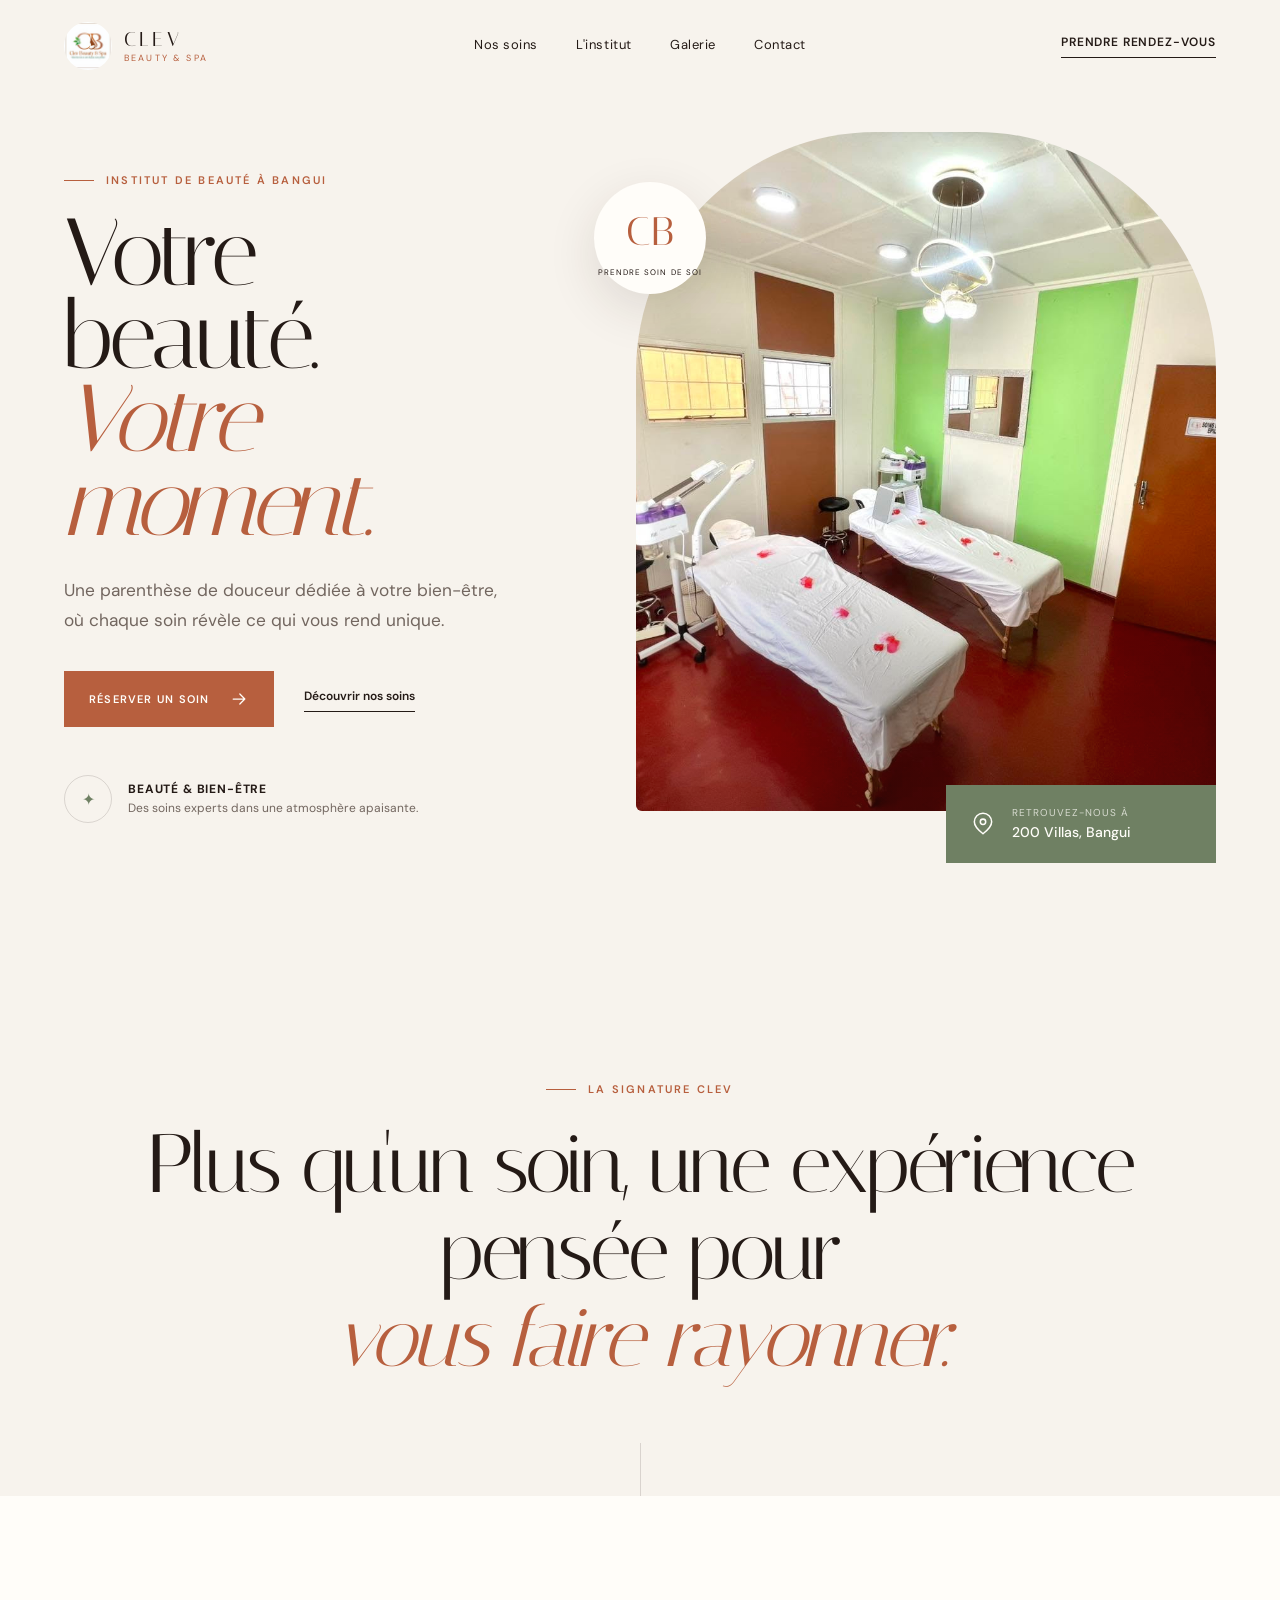
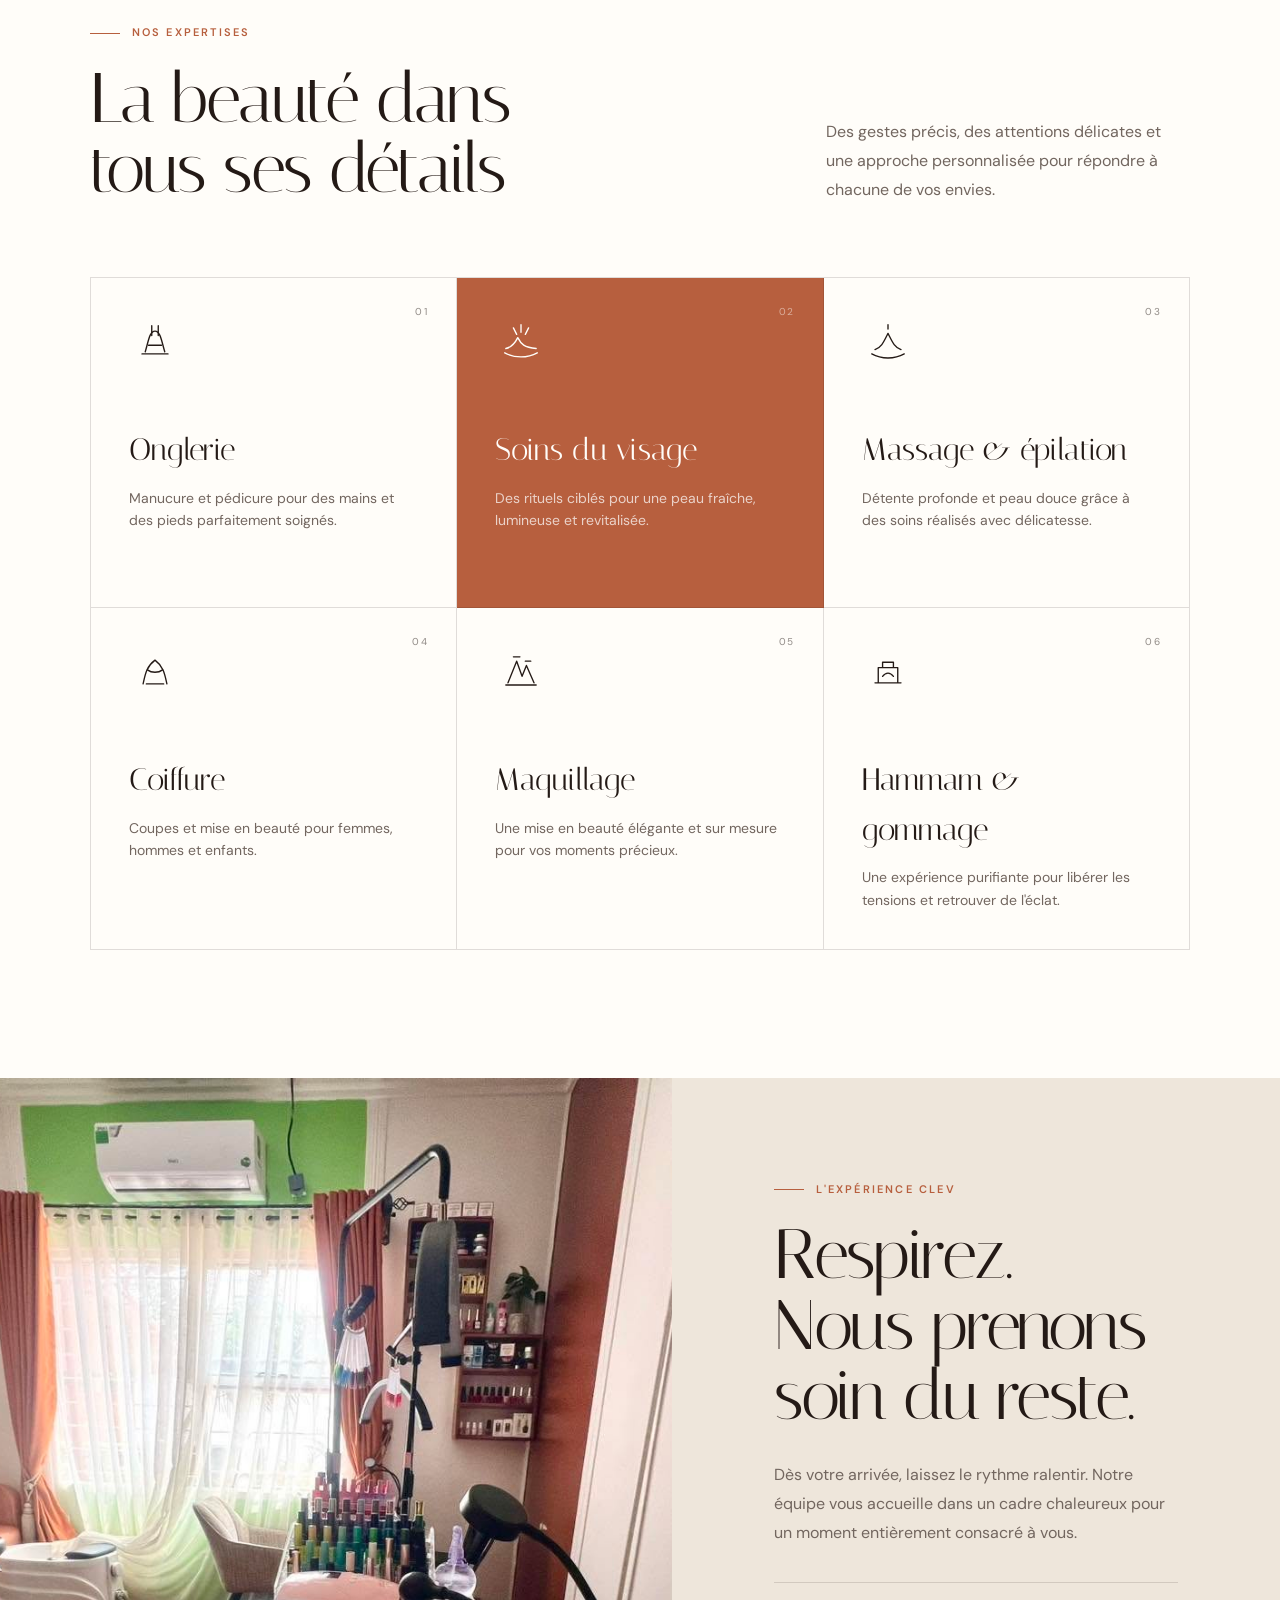
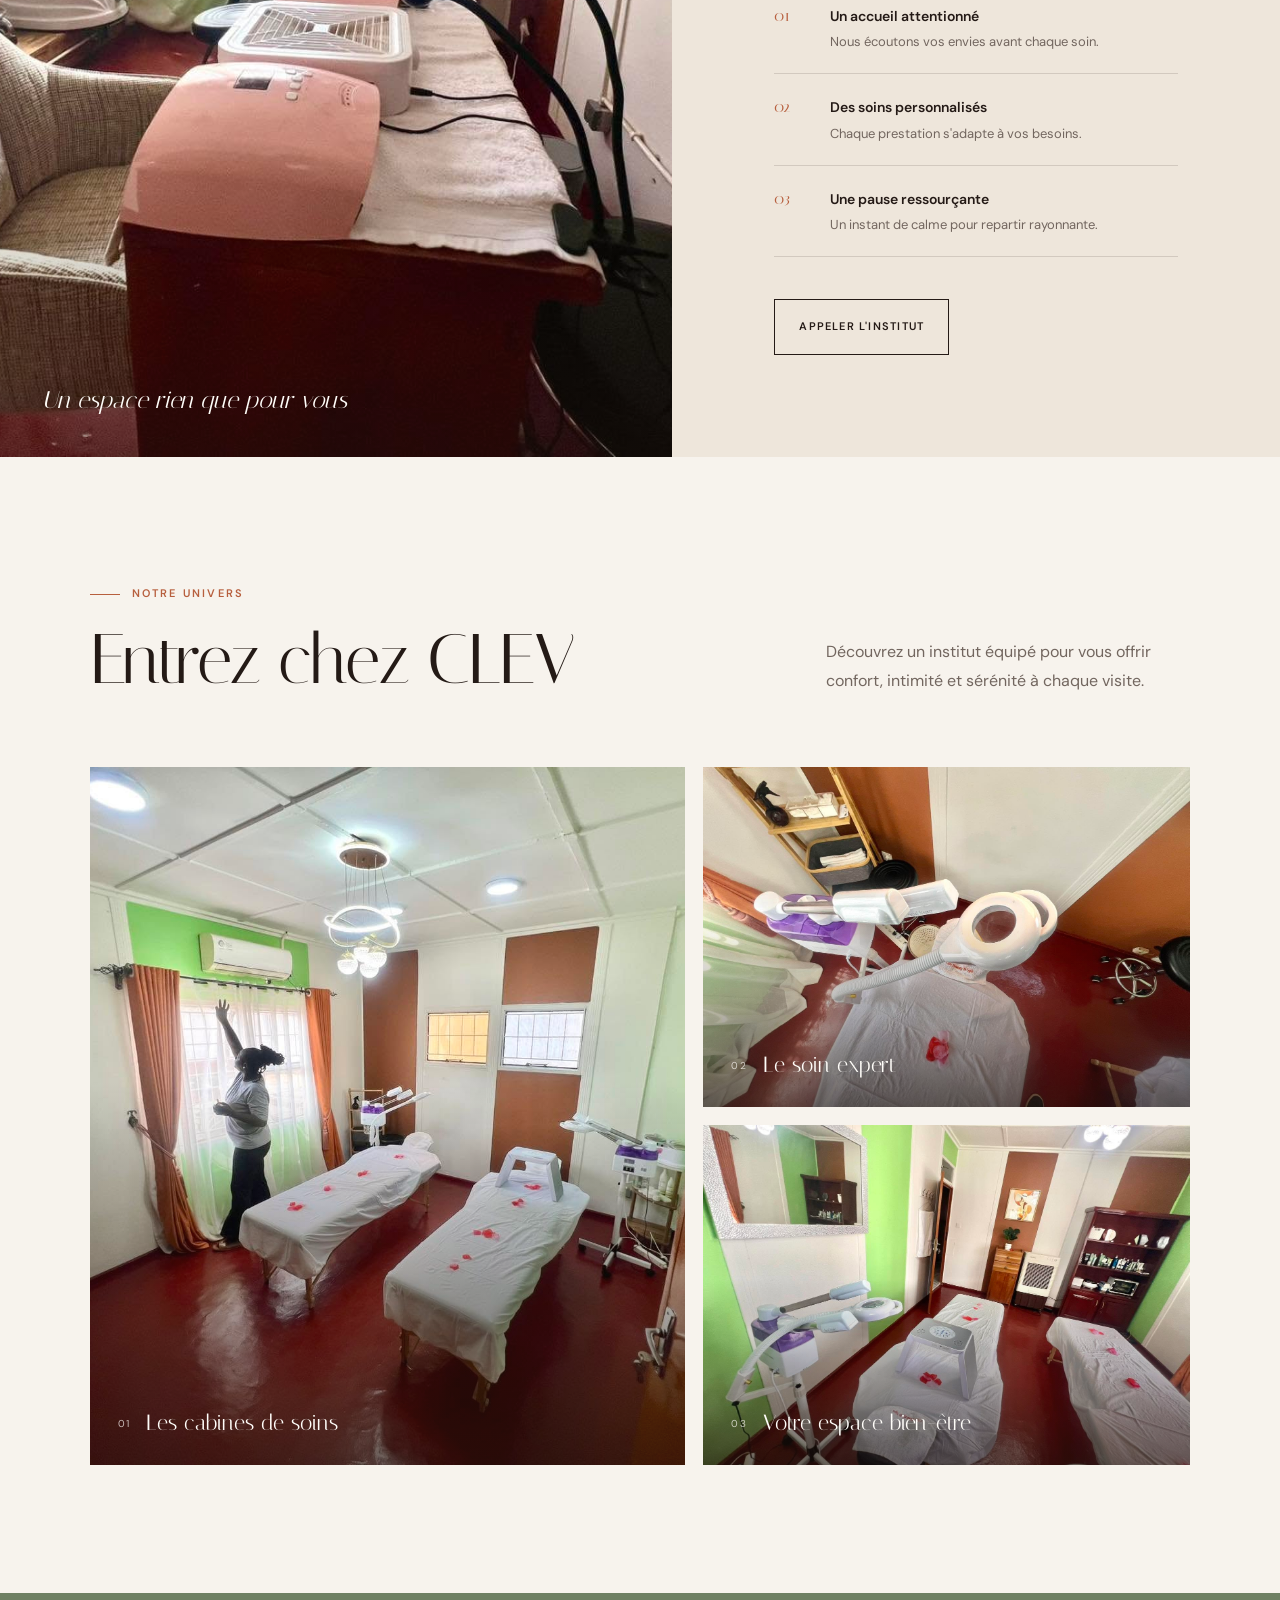
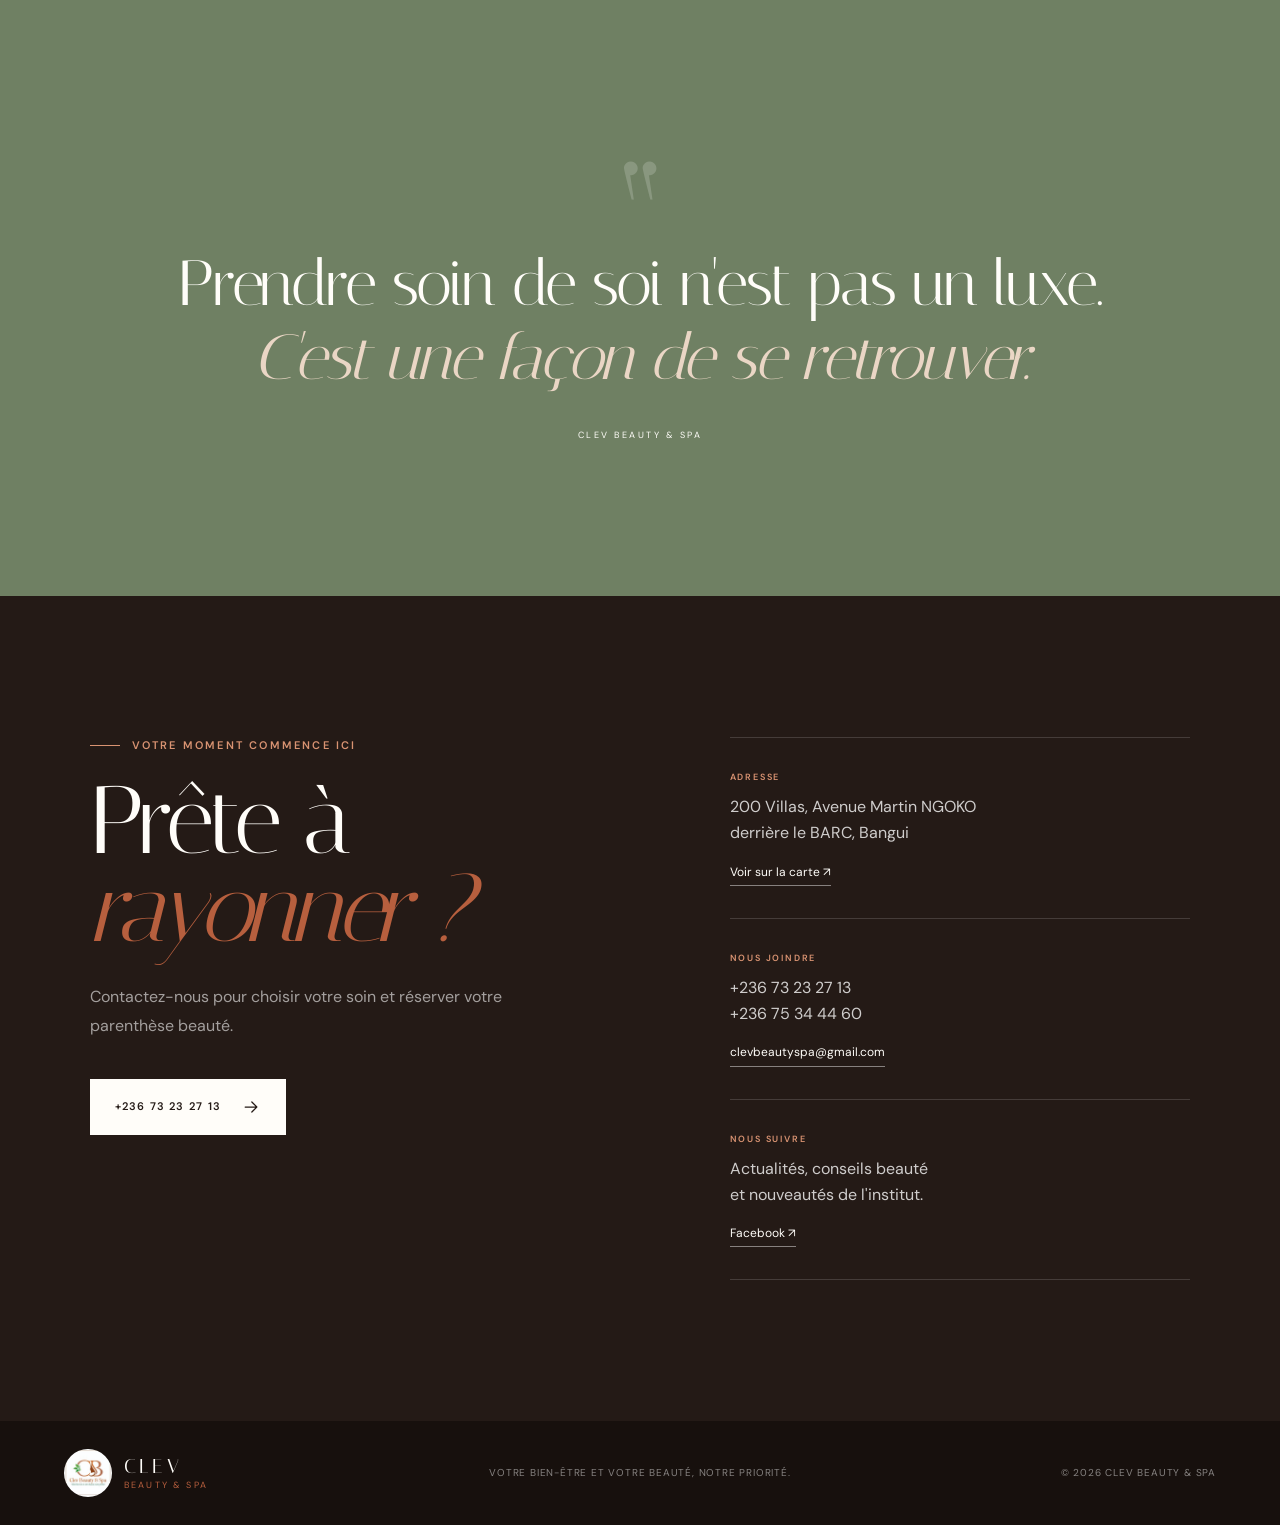
==== index.html @ 74fd36f2 "Build CLEV Beauty Spa showcase site Co-Authored-By: Devin AI <158243242+devin-ai-integration[bot]@us" ====
<!doctype html>
<html lang="fr">
  <head>
    <meta charset="UTF-8" />
    <meta name="viewport" content="width=device-width, initial-scale=1.0" />
    <meta
      name="description"
      content="CLEV Beauty & Spa à Bangui — soins du visage, massages, onglerie, coiffure, maquillage, hammam et gommage."
    />
    <meta name="theme-color" content="#f6f1ea" />
    <title>CLEV Beauty & Spa — Votre beauté, notre priorité</title>
    <link rel="preconnect" href="https://fonts.googleapis.com" />
    <link rel="preconnect" href="https://fonts.gstatic.com" crossorigin />
    <link
      href="https://fonts.googleapis.com/css2?family=DM+Sans:wght@400;500;600&family=Italiana&display=swap"
      rel="stylesheet"
    />
    <link rel="stylesheet" href="styles.css" />
    <script src="script.js" defer></script>
  </head>
  <body>
    <a class="skip-link" href="#main">Aller au contenu</a>

    <header class="site-header" data-header>
      <a class="brand" href="#accueil" aria-label="CLEV Beauty & Spa — Accueil">
        <img src="assets/images/clev-logo.jpg" alt="" />
        <span>
          <strong>CLEV</strong>
          <small>Beauty & Spa</small>
        </span>
      </a>

      <button class="menu-toggle" type="button" aria-expanded="false" aria-controls="main-nav">
        <span></span>
        <span></span>
        <span></span>
        <span class="sr-only">Ouvrir le menu</span>
      </button>

      <nav id="main-nav" class="main-nav" aria-label="Navigation principale">
        <a href="#services">Nos soins</a>
        <a href="#experience">L'institut</a>
        <a href="#galerie">Galerie</a>
        <a href="#contact">Contact</a>
      </nav>

      <a class="header-cta" href="tel:+23673232713">Prendre rendez-vous</a>
    </header>

    <main id="main">
      <section id="accueil" class="hero">
        <div class="hero-copy reveal">
          <p class="eyebrow">Institut de beauté à Bangui</p>
          <h1>Votre beauté.<br /><em>Votre moment.</em></h1>
          <p class="hero-intro">
            Une parenthèse de douceur dédiée à votre bien-être, où chaque soin révèle ce
            qui vous rend unique.
          </p>
          <div class="hero-actions">
            <a class="button button-primary" href="tel:+23673232713">
              Réserver un soin
              <svg aria-hidden="true" viewBox="0 0 24 24">
                <path d="M5 12h14M13 6l6 6-6 6" />
              </svg>
            </a>
            <a class="text-link" href="#services">Découvrir nos soins</a>
          </div>
          <div class="hero-note">
            <span class="hero-note-icon" aria-hidden="true">✦</span>
            <p><strong>Beauté & bien-être</strong>Des soins experts dans une atmosphère apaisante.</p>
          </div>
        </div>

        <div class="hero-visual reveal reveal-delay">
          <div class="hero-image-wrap">
            <img
              src="assets/images/spa-room-wide.jpg"
              alt="Cabine de soins lumineuse de CLEV Beauty & Spa"
            />
          </div>
          <div class="hero-seal" aria-hidden="true">
            <span>Prendre soin de soi</span>
            <strong>CB</strong>
          </div>
          <div class="hero-location">
            <svg aria-hidden="true" viewBox="0 0 24 24">
              <path d="M20 10c0 5-8 11-8 11S4 15 4 10a8 8 0 1 1 16 0Z" />
              <circle cx="12" cy="10" r="2.5" />
            </svg>
            <p><span>Retrouvez-nous à</span><strong>200 Villas, Bangui</strong></p>
          </div>
        </div>
      </section>

      <section class="manifesto" aria-label="Notre philosophie">
        <p class="eyebrow reveal">La signature CLEV</p>
        <h2 class="reveal">
          Plus qu'un soin, une expérience pensée pour
          <em>vous faire rayonner.</em>
        </h2>
        <div class="manifesto-line" aria-hidden="true"></div>
      </section>

      <section id="services" class="services section">
        <div class="section-heading reveal">
          <div>
            <p class="eyebrow">Nos expertises</p>
            <h2>La beauté dans<br />tous ses détails</h2>
          </div>
          <p>
            Des gestes précis, des attentions délicates et une approche personnalisée pour
            répondre à chacune de vos envies.
          </p>
        </div>

        <div class="service-grid">
          <article class="service-card reveal">
            <span class="service-number">01</span>
            <svg class="service-icon" aria-hidden="true" viewBox="0 0 48 48">
              <path d="M15 33c3-10 4-19 9-19s6 9 9 19" />
              <path d="M12 35h24M18 27h12M21 18V9M27 18V9" />
            </svg>
            <h3>Onglerie</h3>
            <p>Manucure et pédicure pour des mains et des pieds parfaitement soignés.</p>
          </article>

          <article class="service-card service-card-featured reveal reveal-delay">
            <span class="service-number">02</span>
            <svg class="service-icon" aria-hidden="true" viewBox="0 0 48 48">
              <path d="M10 30c5-1 8-4 11-10 3 6 6 9 17 10" />
              <path d="M9 34c9 5 21 5 30 0M24 8v7M17 11l3 6M31 11l-3 6" />
            </svg>
            <h3>Soins du visage</h3>
            <p>Des rituels ciblés pour une peau fraîche, lumineuse et revitalisée.</p>
          </article>

          <article class="service-card reveal">
            <span class="service-number">03</span>
            <svg class="service-icon" aria-hidden="true" viewBox="0 0 48 48">
              <path d="M12 31c6-2 8-7 12-15 4 8 6 13 12 15" />
              <path d="M9 35c9 5 21 5 30 0M24 8v4" />
            </svg>
            <h3>Massage & épilation</h3>
            <p>Détente profonde et peau douce grâce à des soins réalisés avec délicatesse.</p>
          </article>

          <article class="service-card reveal">
            <span class="service-number">04</span>
            <svg class="service-icon" aria-hidden="true" viewBox="0 0 48 48">
              <path d="M13 35c2-9 3-16 11-22 8 6 9 13 11 22" />
              <path d="M17 22c4 3 10 3 14 0M16 35h16" />
            </svg>
            <h3>Coiffure</h3>
            <p>Coupes et mise en beauté pour femmes, hommes et enfants.</p>
          </article>

          <article class="service-card reveal reveal-delay">
            <span class="service-number">05</span>
            <svg class="service-icon" aria-hidden="true" viewBox="0 0 48 48">
              <path d="m12 34 8-20 5 14 4-10 7 16" />
              <path d="M10 36h28M17 10h6M28 14h5" />
            </svg>
            <h3>Maquillage</h3>
            <p>Une mise en beauté élégante et sur mesure pour vos moments précieux.</p>
          </article>

          <article class="service-card reveal">
            <span class="service-number">06</span>
            <svg class="service-icon" aria-hidden="true" viewBox="0 0 48 48">
              <path d="M12 34h24M15 34V20h18v14M19 20v-5h10v5" />
              <path d="M19 28c3-4 7-4 10 0" />
            </svg>
            <h3>Hammam & gommage</h3>
            <p>Une expérience purifiante pour libérer les tensions et retrouver de l'éclat.</p>
          </article>
        </div>
      </section>

      <section id="experience" class="experience">
        <div class="experience-image reveal">
          <img
            src="assets/images/nail-studio.jpg"
            alt="Espace onglerie équipé de CLEV Beauty & Spa"
            loading="lazy"
          />
          <span>Un espace rien que pour vous</span>
        </div>
        <div class="experience-copy reveal reveal-delay">
          <p class="eyebrow">L'expérience CLEV</p>
          <h2>Respirez.<br />Nous prenons soin du reste.</h2>
          <p class="experience-lead">
            Dès votre arrivée, laissez le rythme ralentir. Notre équipe vous accueille dans
            un cadre chaleureux pour un moment entièrement consacré à vous.
          </p>
          <ul class="experience-list">
            <li>
              <span>01</span>
              <div><strong>Un accueil attentionné</strong><p>Nous écoutons vos envies avant chaque soin.</p></div>
            </li>
            <li>
              <span>02</span>
              <div><strong>Des soins personnalisés</strong><p>Chaque prestation s'adapte à vos besoins.</p></div>
            </li>
            <li>
              <span>03</span>
              <div><strong>Une pause ressourçante</strong><p>Un instant de calme pour repartir rayonnante.</p></div>
            </li>
          </ul>
          <a class="button button-outline" href="tel:+23675344460">Appeler l'institut</a>
        </div>
      </section>

      <section id="galerie" class="gallery section">
        <div class="section-heading reveal">
          <div>
            <p class="eyebrow">Notre univers</p>
            <h2>Entrez chez CLEV</h2>
          </div>
          <p>
            Découvrez un institut équipé pour vous offrir confort, intimité et sérénité à
            chaque visite.
          </p>
        </div>

        <div class="gallery-grid">
          <figure class="gallery-item gallery-item-large reveal">
            <img
              src="assets/images/double-treatment-room.jpg"
              alt="Cabine double pour soins du visage"
              loading="lazy"
            />
            <figcaption><span>01</span>Les cabines de soins</figcaption>
          </figure>
          <figure class="gallery-item reveal reveal-delay">
            <img
              src="assets/images/facial-station.jpg"
              alt="Poste de soin du visage professionnel"
              loading="lazy"
            />
            <figcaption><span>02</span>Le soin expert</figcaption>
          </figure>
          <figure class="gallery-item reveal">
            <img
              src="assets/images/treatment-room.jpg"
              alt="Salle de soins de l'institut CLEV"
              loading="lazy"
            />
            <figcaption><span>03</span>Votre espace bien-être</figcaption>
          </figure>
        </div>
      </section>

      <section class="quote-section">
        <div class="quote-mark" aria-hidden="true">“</div>
        <blockquote class="reveal">
          Prendre soin de soi n'est pas un luxe.<br />
          <em>C'est une façon de se retrouver.</em>
        </blockquote>
        <p class="reveal">CLEV BEAUTY & SPA</p>
      </section>

      <section id="contact" class="contact">
        <div class="contact-intro reveal">
          <p class="eyebrow">Votre moment commence ici</p>
          <h2>Prête à<br /><em>rayonner ?</em></h2>
          <p>Contactez-nous pour choisir votre soin et réserver votre parenthèse beauté.</p>
          <a class="button button-light" href="tel:+23673232713">
            +236 73 23 27 13
            <svg aria-hidden="true" viewBox="0 0 24 24">
              <path d="M5 12h14M13 6l6 6-6 6" />
            </svg>
          </a>
        </div>

        <div class="contact-details reveal reveal-delay">
          <div class="contact-card">
            <span>Adresse</span>
            <p>200 Villas, Avenue Martin NGOKO<br />derrière le BARC, Bangui</p>
            <a
              href="https://maps.google.com/?q=200+Villas+Avenue+Martin+NGOKO+Bangui"
              target="_blank"
              rel="noreferrer"
            >Voir sur la carte ↗</a>
          </div>
          <div class="contact-card">
            <span>Nous joindre</span>
            <p>
              <a href="tel:+23673232713">+236 73 23 27 13</a><br />
              <a href="tel:+23675344460">+236 75 34 44 60</a>
            </p>
            <a href="mailto:clevbeautyspa@gmail.com">clevbeautyspa@gmail.com</a>
          </div>
          <div class="contact-card">
            <span>Nous suivre</span>
            <p>Actualités, conseils beauté<br />et nouveautés de l'institut.</p>
            <a
              href="https://www.facebook.com/share/1FAd6D6D1x/"
              target="_blank"
              rel="noreferrer"
            >Facebook ↗</a>
          </div>
        </div>
      </section>
    </main>

    <footer class="site-footer">
      <a class="brand brand-light" href="#accueil">
        <img src="assets/images/clev-logo.jpg" alt="" />
        <span><strong>CLEV</strong><small>Beauty & Spa</small></span>
      </a>
      <p>Votre bien-être et votre beauté, notre priorité.</p>
      <p>© <span data-year></span> CLEV Beauty & Spa</p>
    </footer>
  </body>
</html>
---- styles.css ----
:root {
  --ivory: #f7f3ed;
  --cream: #eee6db;
  --white: #fffdf9;
  --ink: #241a16;
  --muted: #72665f;
  --terracotta: #b75f3e;
  --terracotta-dark: #91462e;
  --sage: #6f8063;
  --line: rgba(36, 26, 22, 0.14);
  --serif: "Italiana", "Times New Roman", serif;
  --sans: "DM Sans", Arial, sans-serif;
}

* {
  box-sizing: border-box;
}

html {
  scroll-behavior: smooth;
}

body {
  margin: 0;
  background: var(--ivory);
  color: var(--ink);
  font-family: var(--sans);
  font-size: 16px;
  line-height: 1.6;
}

body.menu-open {
  overflow: hidden;
}

img {
  display: block;
  max-width: 100%;
}

a {
  color: inherit;
  text-decoration: none;
}

button,
a {
  -webkit-tap-highlight-color: transparent;
}

.sr-only {
  position: absolute;
  width: 1px;
  height: 1px;
  padding: 0;
  margin: -1px;
  overflow: hidden;
  clip: rect(0, 0, 0, 0);
  white-space: nowrap;
  border: 0;
}

.skip-link {
  position: fixed;
  top: 10px;
  left: 10px;
  z-index: 1000;
  padding: 10px 16px;
  background: var(--ink);
  color: var(--white);
  transform: translateY(-150%);
}

.skip-link:focus {
  transform: translateY(0);
}

.site-header {
  position: fixed;
  inset: 0 0 auto;
  z-index: 100;
  display: grid;
  grid-template-columns: 1fr auto 1fr;
  align-items: center;
  min-height: 92px;
  padding: 14px clamp(24px, 5vw, 80px);
  border-bottom: 1px solid transparent;
  transition: background 0.3s ease, border-color 0.3s ease, min-height 0.3s ease;
}

.site-header.is-scrolled {
  min-height: 74px;
  background: rgba(247, 243, 237, 0.94);
  border-color: var(--line);
  backdrop-filter: blur(14px);
}

.brand {
  display: inline-flex;
  align-items: center;
  justify-self: start;
  gap: 12px;
  width: max-content;
}

.brand img {
  width: 48px;
  height: 48px;
  border-radius: 50%;
  object-fit: cover;
}

.brand span {
  display: flex;
  flex-direction: column;
  line-height: 1;
}

.brand strong {
  font-family: var(--serif);
  font-size: 20px;
  font-weight: 400;
  letter-spacing: 0.16em;
}

.brand small {
  margin-top: 5px;
  color: var(--terracotta);
  font-size: 9px;
  letter-spacing: 0.24em;
  text-transform: uppercase;
}

.main-nav {
  display: flex;
  align-items: center;
  gap: clamp(24px, 3vw, 46px);
}

.main-nav a {
  position: relative;
  font-size: 13px;
  letter-spacing: 0.04em;
}

.main-nav a::after {
  position: absolute;
  right: 0;
  bottom: -7px;
  left: 0;
  height: 1px;
  background: var(--terracotta);
  content: "";
  transform: scaleX(0);
  transform-origin: right;
  transition: transform 0.25s ease;
}

.main-nav a:hover::after,
.main-nav a:focus-visible::after {
  transform: scaleX(1);
  transform-origin: left;
}

.header-cta {
  justify-self: end;
  padding-bottom: 5px;
  border-bottom: 1px solid var(--ink);
  font-size: 12px;
  font-weight: 600;
  letter-spacing: 0.07em;
  text-transform: uppercase;
}

.menu-toggle {
  display: none;
}

.hero {
  display: grid;
  grid-template-columns: minmax(0, 0.92fr) minmax(440px, 1.08fr);
  min-height: 100svh;
  padding: 132px clamp(24px, 5vw, 80px) 64px;
  overflow: hidden;
}

.hero-copy {
  display: flex;
  flex-direction: column;
  justify-content: center;
  padding: 40px clamp(28px, 6vw, 100px) 40px 0;
}

.eyebrow {
  display: flex;
  align-items: center;
  gap: 12px;
  margin: 0 0 22px;
  color: var(--terracotta);
  font-size: 11px;
  font-weight: 600;
  letter-spacing: 0.2em;
  text-transform: uppercase;
}

.eyebrow::before {
  width: 30px;
  height: 1px;
  background: currentColor;
  content: "";
}

h1,
h2,
h3,
p {
  margin-top: 0;
}

.hero h1 {
  max-width: 720px;
  margin-bottom: 30px;
  font-family: var(--serif);
  font-size: clamp(64px, 7.4vw, 118px);
  font-weight: 400;
  letter-spacing: -0.045em;
  line-height: 0.88;
}

.hero h1 em,
.manifesto h2 em,
.quote-section em,
.contact h2 em {
  color: var(--terracotta);
  font-weight: 400;
}

.hero-intro {
  max-width: 520px;
  margin-bottom: 36px;
  color: var(--muted);
  font-size: clamp(16px, 1.35vw, 19px);
  line-height: 1.75;
}

.hero-actions {
  display: flex;
  align-items: center;
  gap: 30px;
}

.button {
  display: inline-flex;
  align-items: center;
  justify-content: center;
  gap: 20px;
  min-height: 56px;
  padding: 15px 24px;
  border: 1px solid transparent;
  font-size: 11px;
  font-weight: 600;
  letter-spacing: 0.11em;
  text-transform: uppercase;
  transition: background 0.25s ease, color 0.25s ease, transform 0.25s ease;
}

.button:hover,
.button:focus-visible {
  transform: translateY(-2px);
}

.button svg {
  width: 20px;
  fill: none;
  stroke: currentColor;
  stroke-linecap: round;
  stroke-linejoin: round;
  stroke-width: 1.5;
}

.button-primary {
  background: var(--terracotta);
  color: var(--white);
}

.button-primary:hover,
.button-primary:focus-visible {
  background: var(--terracotta-dark);
}

.text-link {
  padding-bottom: 4px;
  border-bottom: 1px solid var(--ink);
  font-size: 12px;
  font-weight: 600;
}

.hero-note {
  display: flex;
  align-items: center;
  gap: 16px;
  margin-top: auto;
  padding-top: 48px;
}

.hero-note-icon {
  display: grid;
  width: 48px;
  height: 48px;
  flex: 0 0 auto;
  place-items: center;
  border: 1px solid var(--line);
  border-radius: 50%;
  color: var(--sage);
}

.hero-note p {
  display: flex;
  flex-direction: column;
  margin: 0;
  color: var(--muted);
  font-size: 12px;
  line-height: 1.6;
}

.hero-note strong {
  color: var(--ink);
  font-size: 12px;
  letter-spacing: 0.07em;
  text-transform: uppercase;
}

.hero-visual {
  position: relative;
  min-height: 640px;
}

.hero-image-wrap {
  position: absolute;
  inset: 0 0 52px 42px;
  overflow: hidden;
  border-radius: 240px 240px 6px 6px;
}

.hero-image-wrap::after {
  position: absolute;
  inset: 0;
  background: linear-gradient(180deg, transparent 60%, rgba(29, 17, 12, 0.34));
  content: "";
}

.hero-image-wrap img {
  width: 100%;
  height: 100%;
  object-fit: cover;
  object-position: 48% center;
  transition: transform 0.8s ease;
}

.hero-image-wrap:hover img {
  transform: scale(1.02);
}

.hero-seal {
  position: absolute;
  top: 50px;
  left: 0;
  display: grid;
  width: 112px;
  height: 112px;
  place-items: center;
  border-radius: 50%;
  background: var(--white);
  box-shadow: 0 16px 50px rgba(53, 33, 24, 0.12);
}

.hero-seal span {
  position: absolute;
  font-size: 8px;
  letter-spacing: 0.13em;
  text-transform: uppercase;
  transform: translateY(34px);
}

.hero-seal strong {
  color: var(--terracotta);
  font-family: var(--serif);
  font-size: 40px;
  font-weight: 400;
  transform: translateY(-6px);
}

.hero-location {
  position: absolute;
  right: 0;
  bottom: 0;
  display: flex;
  align-items: center;
  gap: 16px;
  min-width: 270px;
  padding: 20px 24px;
  background: var(--sage);
  color: var(--white);
}

.hero-location svg {
  width: 26px;
  fill: none;
  stroke: currentColor;
  stroke-width: 1.4;
}

.hero-location p {
  display: flex;
  flex-direction: column;
  margin: 0;
}

.hero-location span {
  font-size: 10px;
  letter-spacing: 0.1em;
  opacity: 0.72;
  text-transform: uppercase;
}

.hero-location strong {
  font-size: 14px;
  font-weight: 500;
}

.manifesto {
  padding: clamp(90px, 12vw, 180px) clamp(24px, 10vw, 160px);
  text-align: center;
}

.manifesto .eyebrow {
  justify-content: center;
}

.manifesto h2 {
  max-width: 1120px;
  margin: 0 auto;
  font-family: var(--serif);
  font-size: clamp(44px, 6.5vw, 94px);
  font-weight: 400;
  letter-spacing: -0.035em;
  line-height: 1.05;
}

.manifesto h2 em {
  display: block;
}

.manifesto-line {
  width: 1px;
  height: 80px;
  margin: 60px auto -180px;
  background: var(--line);
}

.section {
  padding: clamp(90px, 10vw, 150px) clamp(24px, 7vw, 110px);
}

.services {
  background: var(--white);
}

.section-heading {
  display: grid;
  grid-template-columns: 1.3fr 0.7fr;
  align-items: end;
  gap: 60px;
  margin-bottom: 72px;
}

.section-heading h2,
.experience h2 {
  margin: 0;
  font-family: var(--serif);
  font-size: clamp(50px, 5.5vw, 78px);
  font-weight: 400;
  letter-spacing: -0.035em;
  line-height: 1;
}

.section-heading > p {
  max-width: 480px;
  margin: 0;
  color: var(--muted);
  line-height: 1.8;
}

.service-grid {
  display: grid;
  grid-template-columns: repeat(3, 1fr);
  border-top: 1px solid var(--line);
  border-left: 1px solid var(--line);
}

.service-card {
  position: relative;
  min-height: 330px;
  padding: 38px;
  border-right: 1px solid var(--line);
  border-bottom: 1px solid var(--line);
  transition: background 0.3s ease, color 0.3s ease;
}

.service-card:hover {
  background: var(--cream);
}

.service-card-featured {
  background: var(--terracotta);
  color: var(--white);
}

.service-card-featured:hover {
  background: var(--terracotta-dark);
}

.service-number {
  position: absolute;
  top: 26px;
  right: 28px;
  color: currentColor;
  font-size: 10px;
  letter-spacing: 0.15em;
  opacity: 0.5;
}

.service-icon {
  width: 52px;
  margin-bottom: 50px;
  fill: none;
  stroke: currentColor;
  stroke-linecap: round;
  stroke-linejoin: round;
  stroke-width: 1.25;
}

.service-card h3 {
  margin-bottom: 12px;
  font-family: var(--serif);
  font-size: 31px;
  font-weight: 400;
}

.service-card p {
  max-width: 300px;
  margin: 0;
  color: var(--muted);
  font-size: 14px;
}

.service-card-featured p {
  color: rgba(255, 255, 255, 0.72);
}

.experience {
  display: grid;
  grid-template-columns: minmax(0, 1.05fr) minmax(0, 0.95fr);
  min-height: 850px;
  background: var(--cream);
}

.experience-image {
  position: relative;
  min-height: 680px;
}

.experience-image img {
  width: 100%;
  height: 100%;
  object-fit: cover;
}

.experience-image::after {
  position: absolute;
  inset: 0;
  background: linear-gradient(180deg, transparent 70%, rgba(30, 18, 13, 0.45));
  content: "";
}

.experience-image > span {
  position: absolute;
  bottom: 38px;
  left: 42px;
  z-index: 1;
  color: var(--white);
  font-family: var(--serif);
  font-size: 24px;
  font-style: italic;
}

.experience-copy {
  display: flex;
  flex-direction: column;
  justify-content: center;
  padding: clamp(70px, 8vw, 130px);
}

.experience-lead {
  max-width: 520px;
  margin: 30px 0 34px;
  color: var(--muted);
  line-height: 1.8;
}

.experience-list {
  margin: 0 0 42px;
  padding: 0;
  list-style: none;
}

.experience-list li {
  display: grid;
  grid-template-columns: 38px 1fr;
  gap: 18px;
  padding: 20px 0;
  border-top: 1px solid var(--line);
}

.experience-list li:last-child {
  border-bottom: 1px solid var(--line);
}

.experience-list li > span {
  color: var(--terracotta);
  font-family: var(--serif);
}

.experience-list strong {
  font-size: 14px;
  font-weight: 600;
}

.experience-list p {
  margin: 4px 0 0;
  color: var(--muted);
  font-size: 13px;
}

.button-outline {
  align-self: flex-start;
  border-color: var(--ink);
}

.button-outline:hover,
.button-outline:focus-visible {
  background: var(--ink);
  color: var(--white);
}

.gallery {
  background: var(--ivory);
}

.gallery-grid {
  display: grid;
  grid-template-columns: 1.1fr 0.9fr;
  grid-template-rows: repeat(2, 340px);
  gap: 18px;
}

.gallery-item {
  position: relative;
  margin: 0;
  overflow: hidden;
}

.gallery-item-large {
  grid-row: 1 / 3;
}

.gallery-item::after {
  position: absolute;
  inset: 45% 0 0;
  background: linear-gradient(transparent, rgba(28, 17, 12, 0.65));
  content: "";
}

.gallery-item img {
  width: 100%;
  height: 100%;
  object-fit: cover;
  transition: transform 0.6s ease;
}

.gallery-item:hover img {
  transform: scale(1.035);
}

.gallery-item figcaption {
  position: absolute;
  right: 28px;
  bottom: 24px;
  left: 28px;
  z-index: 1;
  display: flex;
  align-items: center;
  gap: 16px;
  color: var(--white);
  font-family: var(--serif);
  font-size: 22px;
}

.gallery-item figcaption span {
  font-family: var(--sans);
  font-size: 10px;
  letter-spacing: 0.14em;
  opacity: 0.72;
}

.quote-section {
  padding: clamp(90px, 12vw, 170px) 24px;
  overflow: hidden;
  background: var(--sage);
  color: var(--white);
  text-align: center;
}

.quote-mark {
  height: 76px;
  color: rgba(255, 255, 255, 0.18);
  font-family: var(--serif);
  font-size: 170px;
  line-height: 1;
}

.quote-section blockquote {
  max-width: 1000px;
  margin: 24px auto 34px;
  font-family: var(--serif);
  font-size: clamp(38px, 5vw, 70px);
  font-weight: 400;
  letter-spacing: -0.03em;
  line-height: 1.15;
}

.quote-section em {
  color: #ead6c5;
}

.quote-section > p {
  margin: 0;
  font-size: 9px;
  letter-spacing: 0.28em;
  opacity: 0.65;
}

.contact {
  display: grid;
  grid-template-columns: 1fr 0.9fr;
  gap: clamp(60px, 10vw, 160px);
  padding: clamp(90px, 11vw, 170px) clamp(24px, 7vw, 110px);
  background: var(--ink);
  color: var(--white);
}

.contact .eyebrow {
  color: #d99372;
}

.contact h2 {
  margin-bottom: 30px;
  font-family: var(--serif);
  font-size: clamp(64px, 7.5vw, 106px);
  font-weight: 400;
  letter-spacing: -0.045em;
  line-height: 0.92;
}

.contact-intro > p:not(.eyebrow) {
  max-width: 480px;
  margin-bottom: 38px;
  color: rgba(255, 255, 255, 0.58);
  line-height: 1.8;
}

.button-light {
  background: var(--white);
  color: var(--ink);
}

.button-light:hover,
.button-light:focus-visible {
  background: #ead6c5;
}

.contact-details {
  align-self: center;
}

.contact-card {
  padding: 32px 0;
  border-top: 1px solid rgba(255, 255, 255, 0.15);
}

.contact-card:last-child {
  border-bottom: 1px solid rgba(255, 255, 255, 0.15);
}

.contact-card > span {
  display: block;
  margin-bottom: 10px;
  color: #d99372;
  font-size: 9px;
  font-weight: 600;
  letter-spacing: 0.2em;
  text-transform: uppercase;
}

.contact-card p {
  margin-bottom: 12px;
  color: rgba(255, 255, 255, 0.78);
}

.contact-card > a {
  display: inline-block;
  padding-bottom: 3px;
  border-bottom: 1px solid rgba(255, 255, 255, 0.45);
  font-size: 12px;
}

.site-footer {
  display: grid;
  grid-template-columns: 1fr auto 1fr;
  align-items: center;
  gap: 30px;
  padding: 28px clamp(24px, 5vw, 80px);
  background: #17100d;
  color: rgba(255, 255, 255, 0.48);
}

.brand-light strong {
  color: var(--white);
}

.site-footer > p {
  margin: 0;
  font-size: 10px;
  letter-spacing: 0.08em;
  text-transform: uppercase;
}

.site-footer > p:last-child {
  justify-self: end;
}

.reveal {
  opacity: 0;
  transform: translateY(24px);
  transition: opacity 0.8s ease, transform 0.8s ease;
}

.reveal-delay {
  transition-delay: 0.14s;
}

.reveal.is-visible {
  opacity: 1;
  transform: translateY(0);
}

@media (max-width: 1050px) {
  .site-header {
    grid-template-columns: 1fr auto;
  }

  .main-nav {
    position: fixed;
    inset: 0;
    z-index: -1;
    display: flex;
    flex-direction: column;
    justify-content: center;
    gap: 28px;
    background: var(--ivory);
    opacity: 0;
    pointer-events: none;
    transition: opacity 0.25s ease;
  }

  .main-nav.is-open {
    z-index: 1;
    opacity: 1;
    pointer-events: auto;
  }

  .main-nav a {
    font-family: var(--serif);
    font-size: 38px;
  }

  .header-cta {
    display: none;
  }

  .menu-toggle {
    position: relative;
    z-index: 2;
    display: grid;
    width: 40px;
    height: 40px;
    padding: 10px 7px;
    border: 0;
    background: transparent;
  }

  .menu-toggle span:not(.sr-only) {
    display: block;
    height: 1px;
    background: var(--ink);
    transition: transform 0.2s ease, opacity 0.2s ease;
  }

  .menu-toggle[aria-expanded="true"] span:first-child {
    transform: translateY(6px) rotate(45deg);
  }

  .menu-toggle[aria-expanded="true"] span:nth-child(2) {
    opacity: 0;
  }

  .menu-toggle[aria-expanded="true"] span:nth-child(3) {
    transform: translateY(-6px) rotate(-45deg);
  }

  .hero {
    grid-template-columns: 1fr;
    padding-top: 120px;
  }

  .hero-copy {
    min-height: 630px;
  }

  .hero-visual {
    min-height: 760px;
  }

  .hero-image-wrap {
    left: 80px;
  }

  .service-grid {
    grid-template-columns: repeat(2, 1fr);
  }

  .experience {
    grid-template-columns: 1fr;
  }

  .experience-image {
    min-height: 700px;
  }

  .contact {
    grid-template-columns: 1fr;
  }
}

@media (max-width: 700px) {
  .site-header {
    min-height: 74px;
    padding: 10px 20px;
  }

  .brand img {
    width: 42px;
    height: 42px;
  }

  .hero {
    min-height: auto;
    padding: 110px 20px 70px;
  }

  .hero-copy {
    min-height: auto;
    padding: 20px 0 60px;
  }

  .hero h1 {
    font-size: clamp(56px, 18vw, 84px);
  }

  .hero-actions {
    align-items: flex-start;
    flex-direction: column;
    gap: 20px;
  }

  .hero-note {
    margin-top: 45px;
    padding-top: 0;
  }

  .hero-visual {
    min-height: 520px;
  }

  .hero-image-wrap {
    inset: 0 0 44px 20px;
    border-radius: 160px 160px 4px 4px;
  }

  .hero-seal {
    top: 32px;
    width: 88px;
    height: 88px;
  }

  .hero-seal strong {
    font-size: 31px;
  }

  .hero-seal span {
    font-size: 6px;
    transform: translateY(27px);
  }

  .hero-location {
    min-width: 235px;
    padding: 15px 18px;
  }

  .manifesto {
    padding: 100px 20px;
  }

  .manifesto-line {
    display: none;
  }

  .section {
    padding: 90px 20px;
  }

  .section-heading {
    grid-template-columns: 1fr;
    gap: 30px;
    margin-bottom: 48px;
  }

  .service-grid {
    grid-template-columns: 1fr;
  }

  .service-card {
    min-height: 290px;
    padding: 32px;
  }

  .experience-image {
    min-height: 500px;
  }

  .experience-copy {
    padding: 80px 20px;
  }

  .gallery-grid {
    display: flex;
    flex-direction: column;
  }

  .gallery-item,
  .gallery-item-large {
    height: 420px;
  }

  .contact {
    padding: 90px 20px;
  }

  .site-footer {
    grid-template-columns: 1fr;
    justify-items: start;
  }

  .site-footer > p:last-child {
    justify-self: start;
  }
}

@media (prefers-reduced-motion: reduce) {
  html {
    scroll-behavior: auto;
  }

  *,
  *::before,
  *::after {
    animation-duration: 0.01ms !important;
    animation-iteration-count: 1 !important;
    scroll-behavior: auto !important;
    transition-duration: 0.01ms !important;
  }

  .reveal {
    opacity: 1;
    transform: none;
  }
}
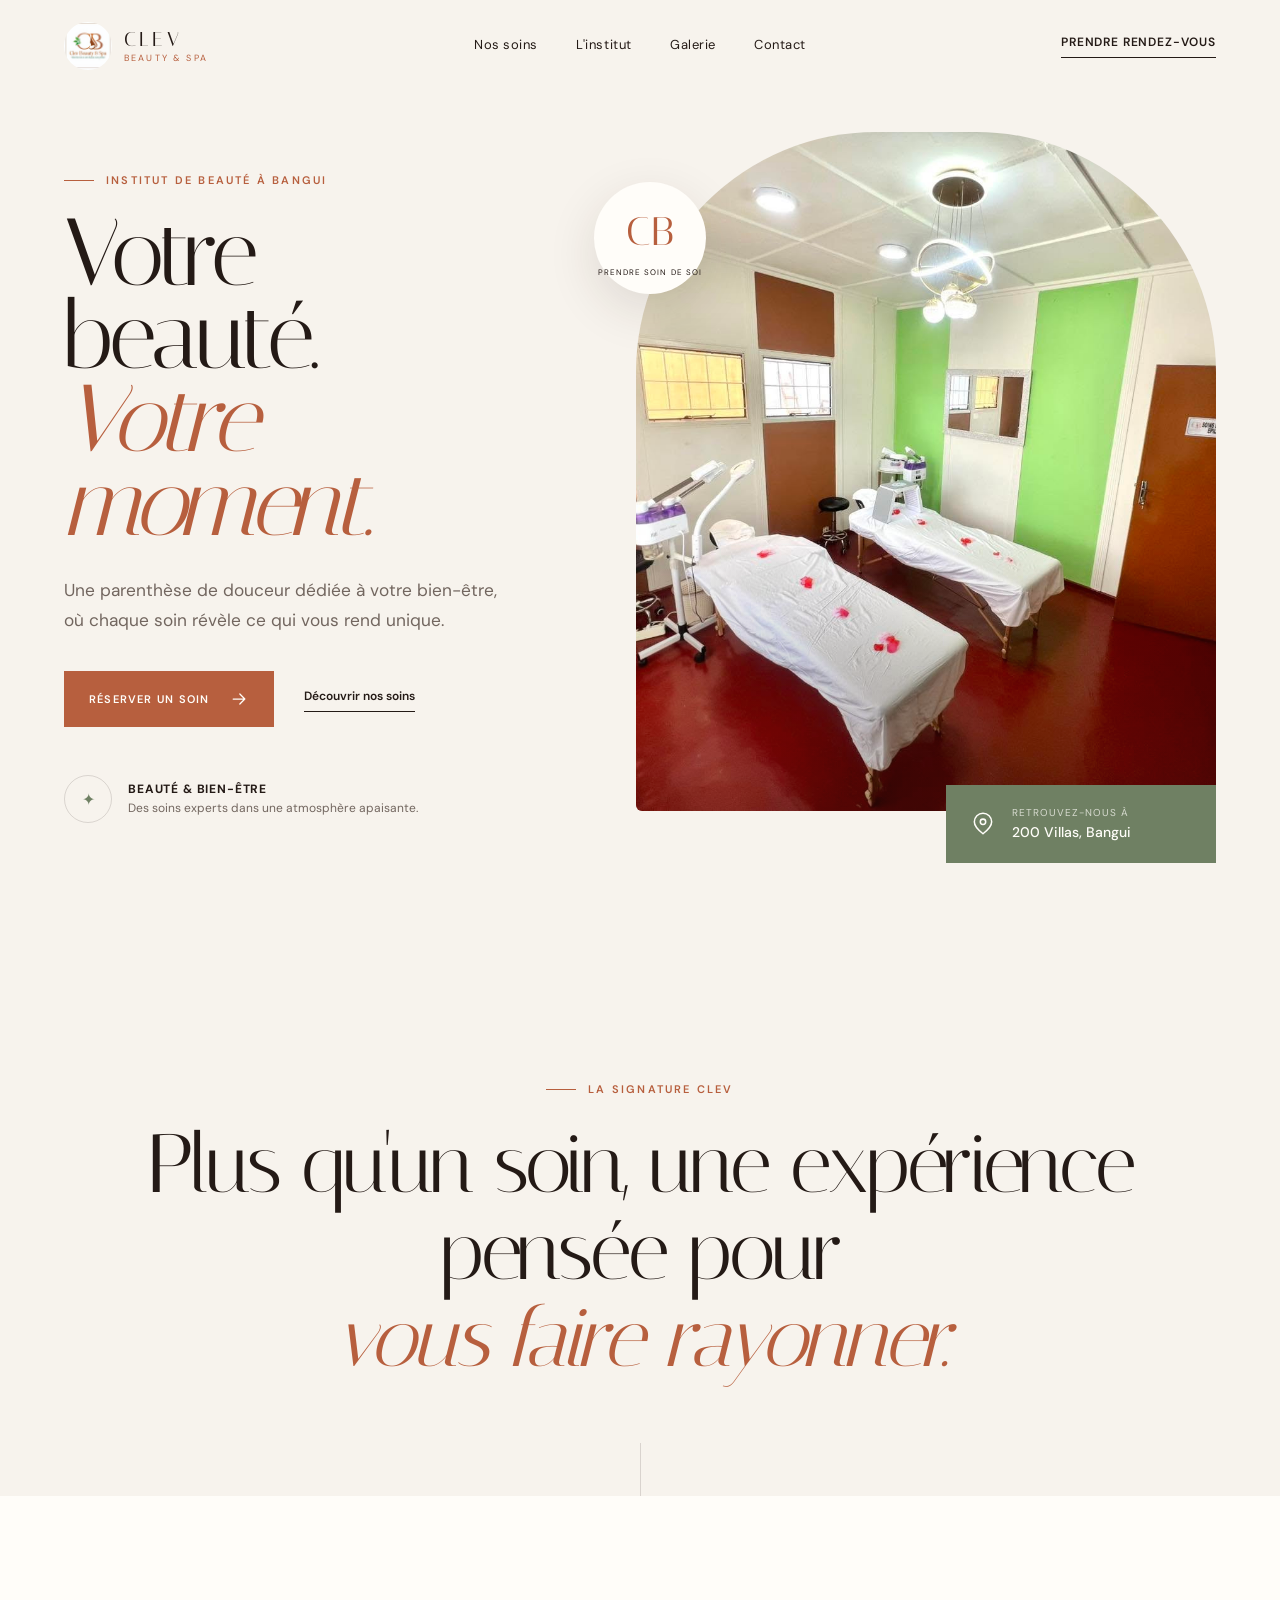
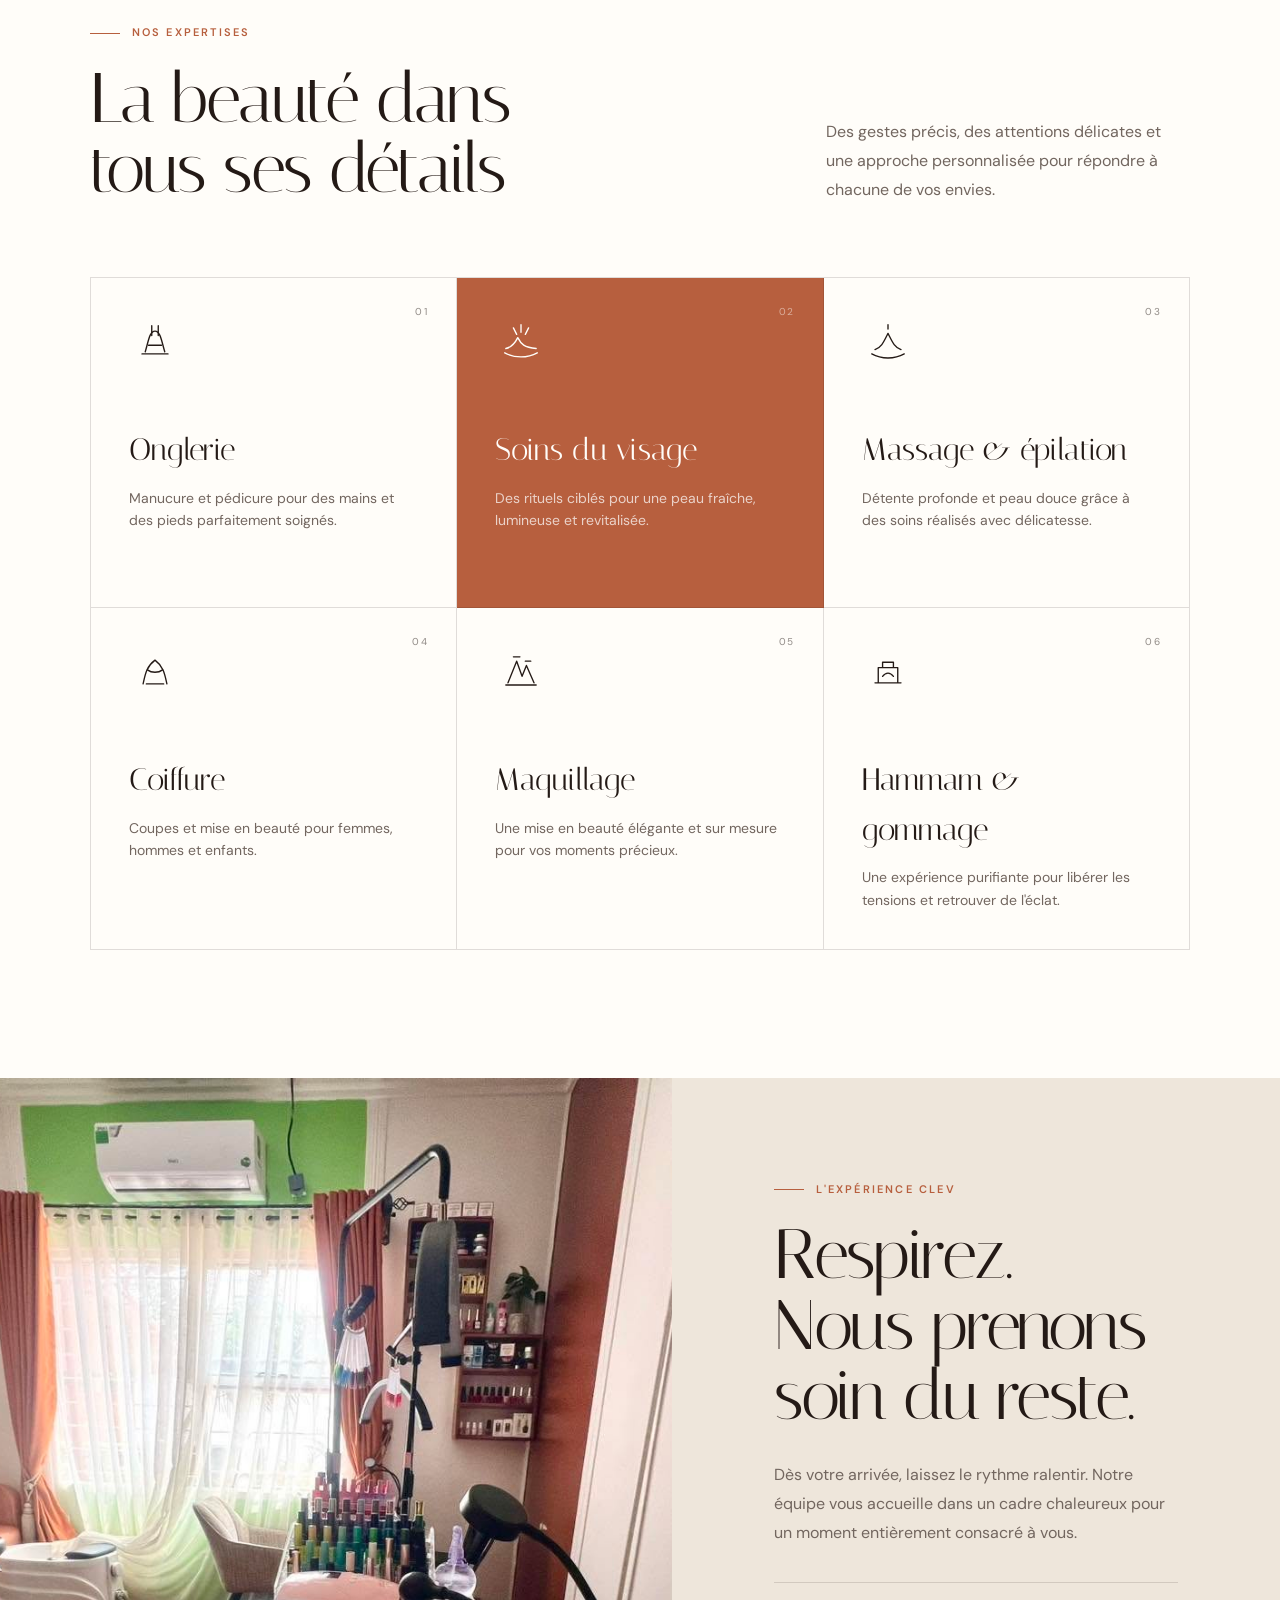
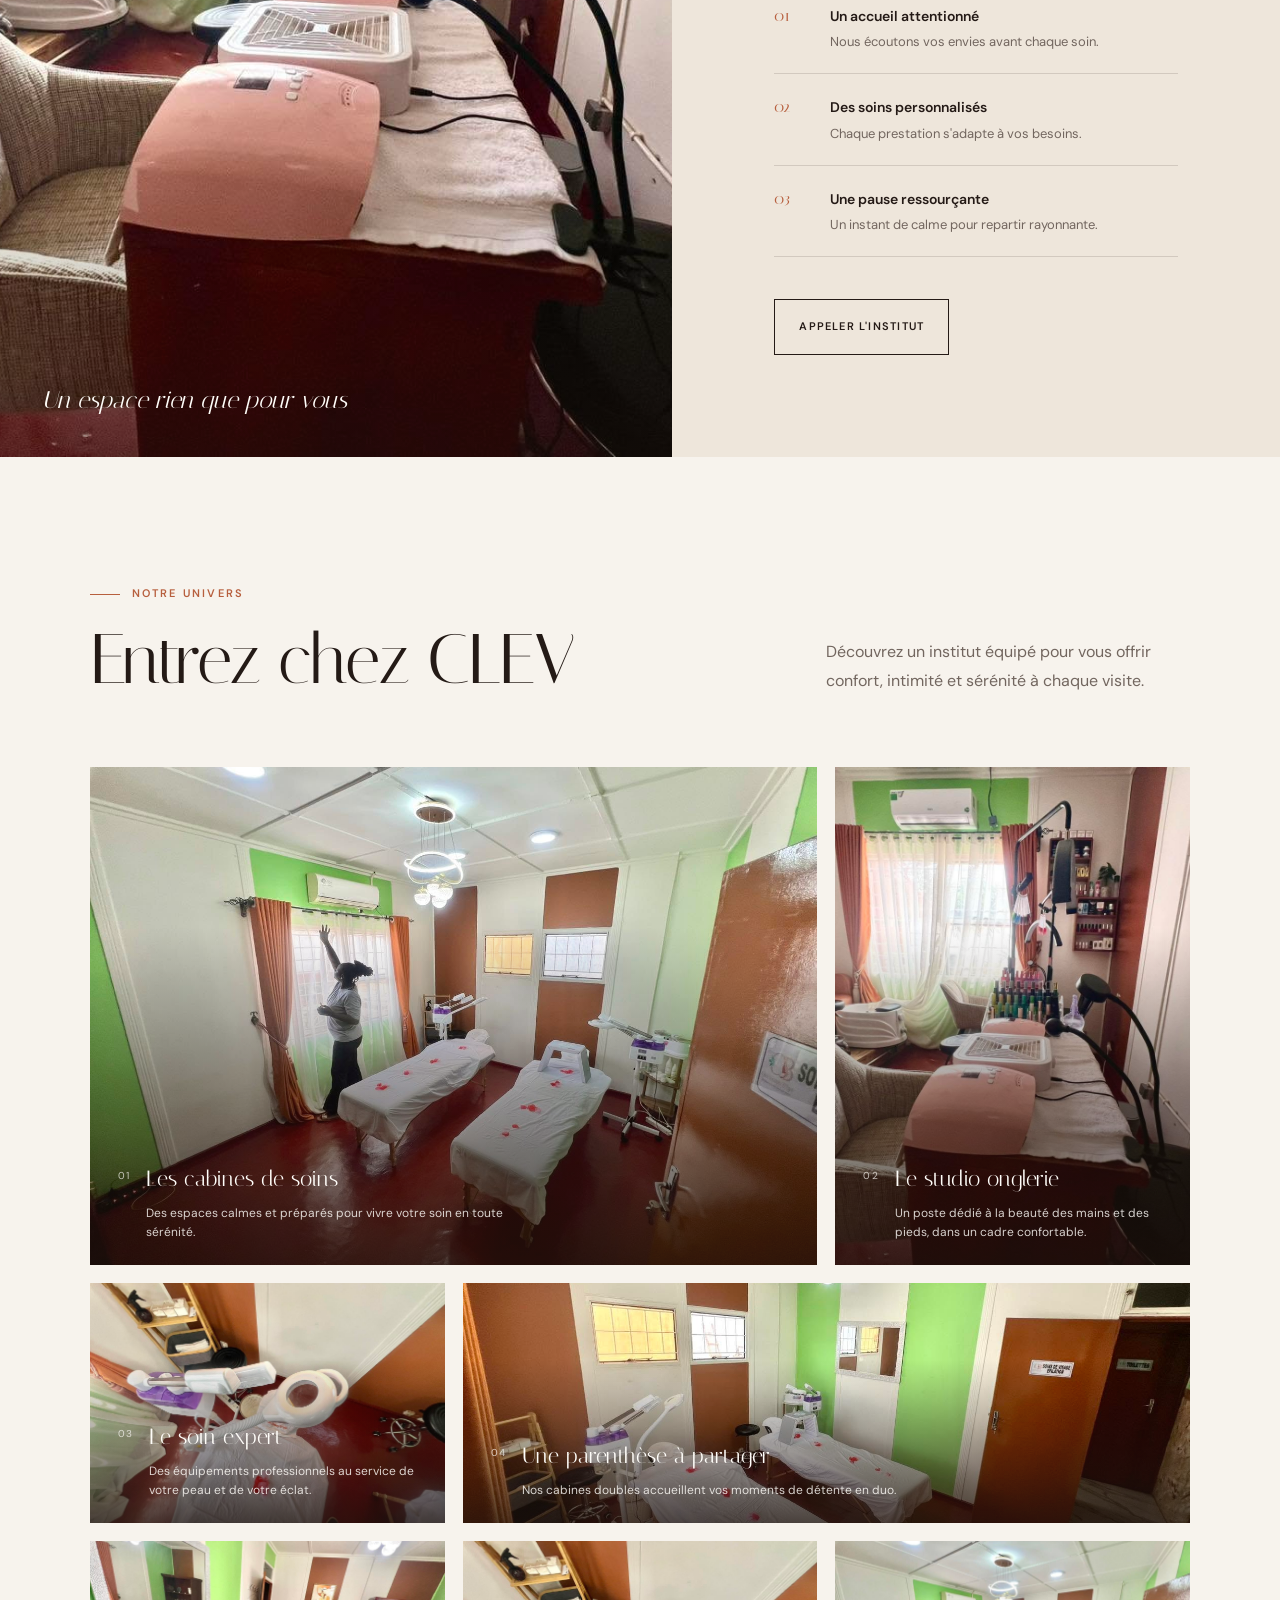
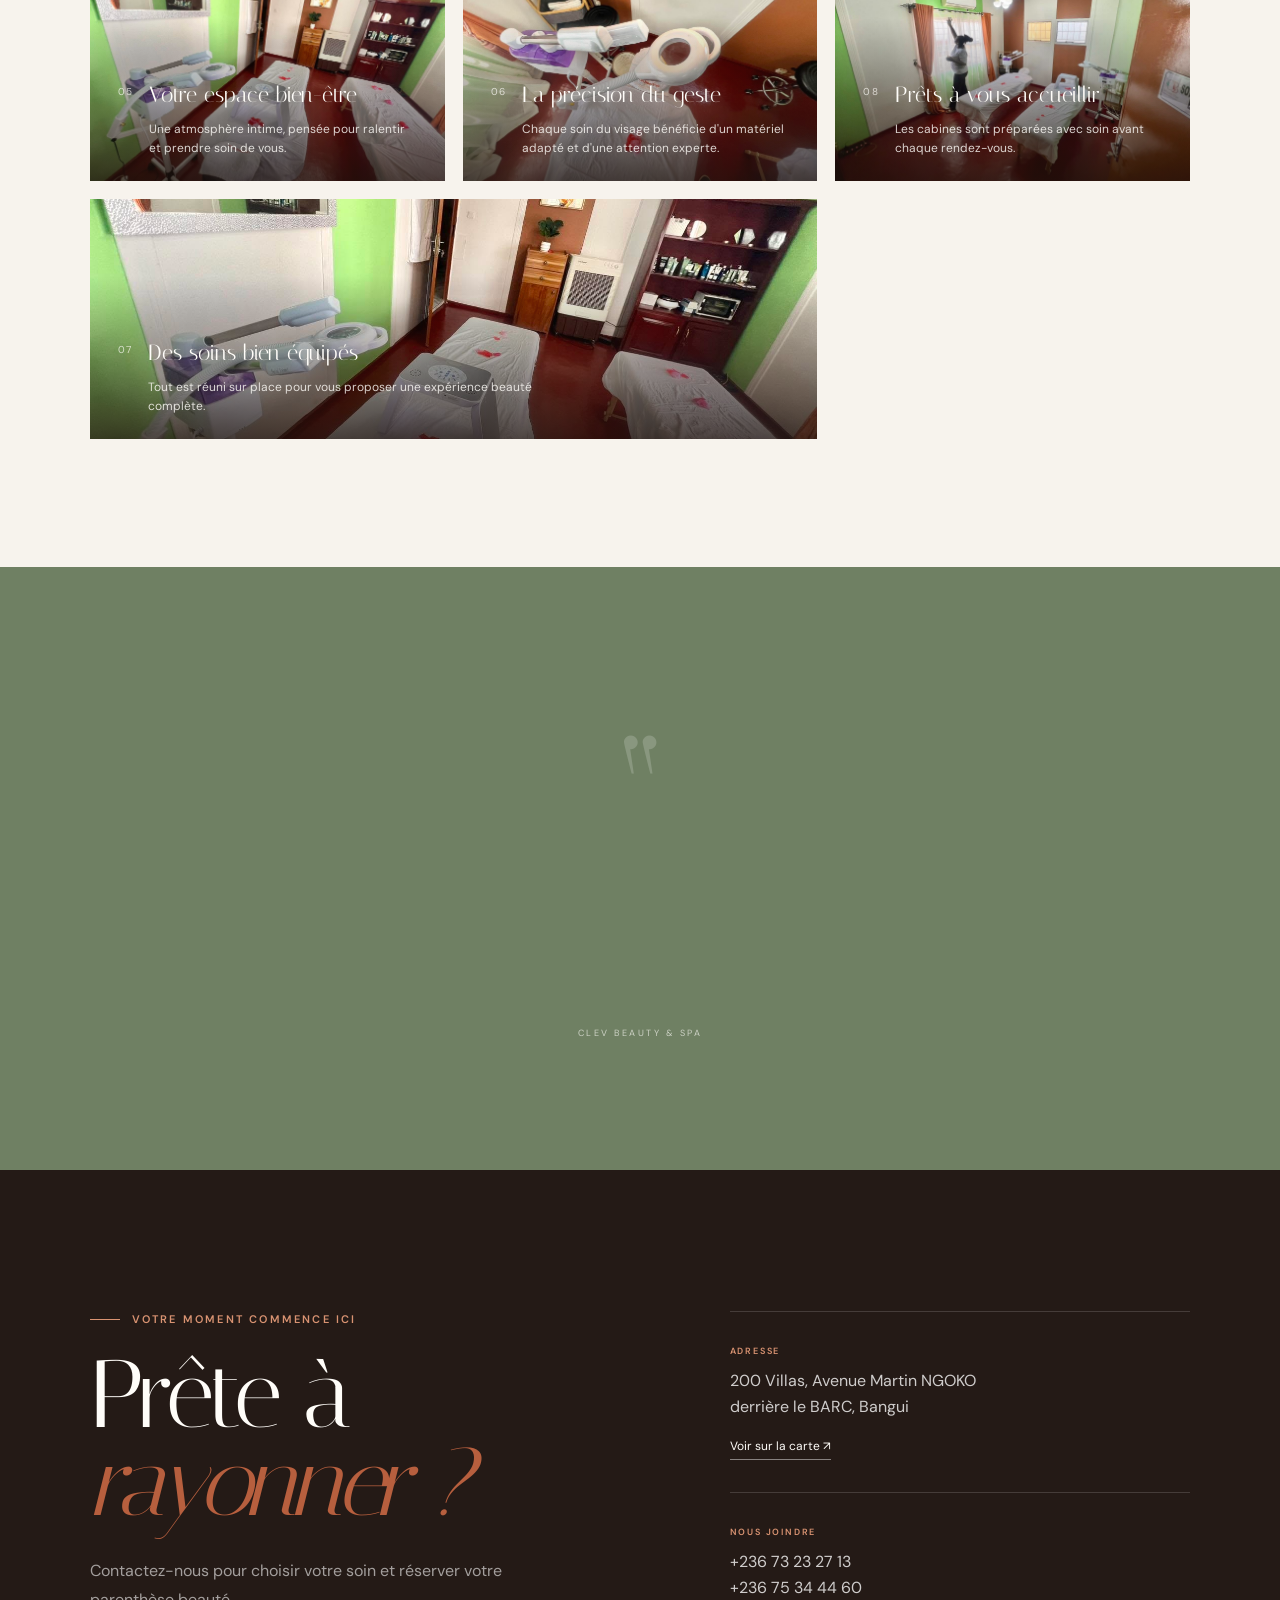
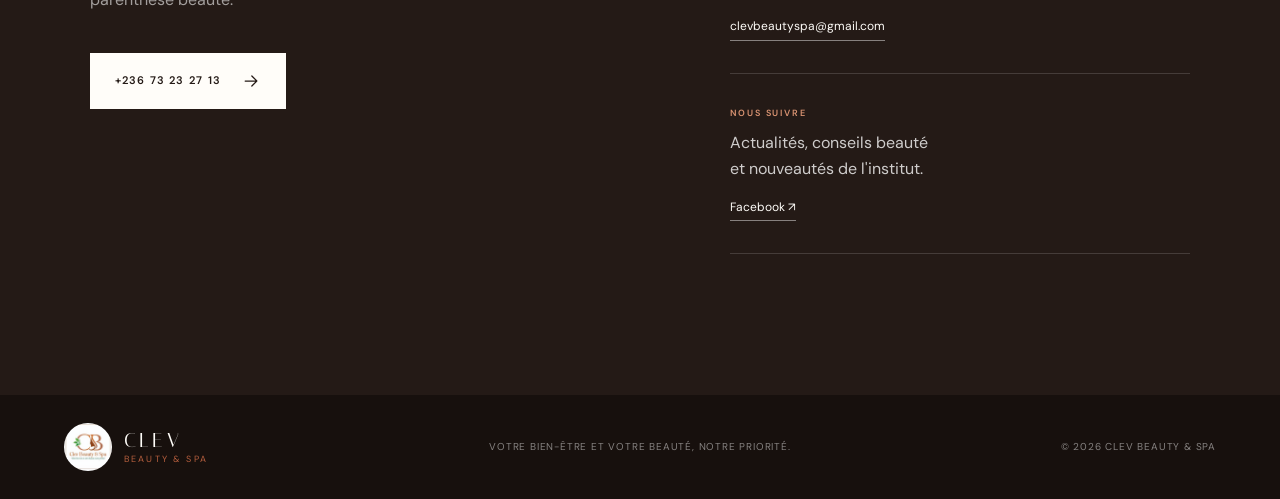
==== commit a3be0a94: "Expand beauty spa gallery Co-Authored-By: Devin AI <158243242+devin-ai-integration[bot]@users.norepl" ====
--- a/index.html
+++ b/index.html
@@ -223,21 +223,61 @@
         </div>
 
         <div class="gallery-grid">
-          <figure class="gallery-item gallery-item-large reveal">
+          <figure class="gallery-item gallery-item-featured reveal">
             <img
               src="assets/images/double-treatment-room.jpg"
               alt="Cabine double pour soins du visage"
               loading="lazy"
             />
-            <figcaption><span>01</span>Les cabines de soins</figcaption>
-          </figure>
-          <figure class="gallery-item reveal reveal-delay">
+            <figcaption>
+              <span>01</span>
+              <div>
+                <strong>Les cabines de soins</strong>
+                <small>Des espaces calmes et préparés pour vivre votre soin en toute sérénité.</small>
+              </div>
+            </figcaption>
+          </figure>
+          <figure class="gallery-item gallery-item-tall reveal reveal-delay">
+            <img
+              src="assets/images/nail-studio.jpg"
+              alt="Espace manucure et pédicure de CLEV Beauty & Spa"
+              loading="lazy"
+            />
+            <figcaption>
+              <span>02</span>
+              <div>
+                <strong>Le studio onglerie</strong>
+                <small>Un poste dédié à la beauté des mains et des pieds, dans un cadre confortable.</small>
+              </div>
+            </figcaption>
+          </figure>
+          <figure class="gallery-item reveal">
             <img
               src="assets/images/facial-station.jpg"
               alt="Poste de soin du visage professionnel"
               loading="lazy"
             />
-            <figcaption><span>02</span>Le soin expert</figcaption>
+            <figcaption>
+              <span>03</span>
+              <div>
+                <strong>Le soin expert</strong>
+                <small>Des équipements professionnels au service de votre peau et de votre éclat.</small>
+              </div>
+            </figcaption>
+          </figure>
+          <figure class="gallery-item gallery-item-wide reveal reveal-delay">
+            <img
+              src="assets/images/spa-room-wide.jpg"
+              alt="Cabine lumineuse avec deux tables de soins"
+              loading="lazy"
+            />
+            <figcaption>
+              <span>04</span>
+              <div>
+                <strong>Une parenthèse à partager</strong>
+                <small>Nos cabines doubles accueillent vos moments de détente en duo.</small>
+              </div>
+            </figcaption>
           </figure>
           <figure class="gallery-item reveal">
             <img
@@ -245,7 +285,55 @@
               alt="Salle de soins de l'institut CLEV"
               loading="lazy"
             />
-            <figcaption><span>03</span>Votre espace bien-être</figcaption>
+            <figcaption>
+              <span>05</span>
+              <div>
+                <strong>Votre espace bien-être</strong>
+                <small>Une atmosphère intime, pensée pour ralentir et prendre soin de vous.</small>
+              </div>
+            </figcaption>
+          </figure>
+          <figure class="gallery-item reveal reveal-delay">
+            <img
+              src="assets/images/facial-steamer.jpg"
+              alt="Appareil vapeur professionnel installé dans une cabine de soin"
+              loading="lazy"
+            />
+            <figcaption>
+              <span>06</span>
+              <div>
+                <strong>La précision du geste</strong>
+                <small>Chaque soin du visage bénéficie d'un matériel adapté et d'une attention experte.</small>
+              </div>
+            </figcaption>
+          </figure>
+          <figure class="gallery-item gallery-item-wide reveal">
+            <img
+              src="assets/images/facial-room-equipped.jpg"
+              alt="Cabine équipée pour les soins esthétiques"
+              loading="lazy"
+            />
+            <figcaption>
+              <span>07</span>
+              <div>
+                <strong>Des soins bien équipés</strong>
+                <small>Tout est réuni sur place pour vous proposer une expérience beauté complète.</small>
+              </div>
+            </figcaption>
+          </figure>
+          <figure class="gallery-item reveal reveal-delay">
+            <img
+              src="assets/images/treatment-preparation.jpg"
+              alt="Préparation d'une cabine de soins CLEV Beauty & Spa"
+              loading="lazy"
+            />
+            <figcaption>
+              <span>08</span>
+              <div>
+                <strong>Prêts à vous accueillir</strong>
+                <small>Les cabines sont préparées avec soin avant chaque rendez-vous.</small>
+              </div>
+            </figcaption>
           </figure>
         </div>
       </section>
--- a/styles.css
+++ b/styles.css
@@ -659,8 +659,9 @@
 
 .gallery-grid {
   display: grid;
-  grid-template-columns: 1.1fr 0.9fr;
-  grid-template-rows: repeat(2, 340px);
+  grid-auto-flow: dense;
+  grid-auto-rows: 240px;
+  grid-template-columns: repeat(3, 1fr);
   gap: 18px;
 }
 
@@ -670,14 +671,23 @@
   overflow: hidden;
 }
 
-.gallery-item-large {
-  grid-row: 1 / 3;
+.gallery-item-featured {
+  grid-column: span 2;
+  grid-row: span 2;
+}
+
+.gallery-item-tall {
+  grid-row: span 2;
+}
+
+.gallery-item-wide {
+  grid-column: span 2;
 }
 
 .gallery-item::after {
   position: absolute;
-  inset: 45% 0 0;
-  background: linear-gradient(transparent, rgba(28, 17, 12, 0.65));
+  inset: 32% 0 0;
+  background: linear-gradient(transparent, rgba(28, 17, 12, 0.78));
   content: "";
 }
 
@@ -699,18 +709,38 @@
   left: 28px;
   z-index: 1;
   display: flex;
-  align-items: center;
+  align-items: flex-start;
   gap: 16px;
   color: var(--white);
-  font-family: var(--serif);
-  font-size: 22px;
 }
 
 .gallery-item figcaption span {
+  padding-top: 6px;
   font-family: var(--sans);
   font-size: 10px;
   letter-spacing: 0.14em;
   opacity: 0.72;
+}
+
+.gallery-item figcaption div {
+  max-width: 390px;
+}
+
+.gallery-item figcaption strong {
+  display: block;
+  font-family: var(--serif);
+  font-size: 22px;
+  font-weight: 400;
+}
+
+.gallery-item figcaption small {
+  display: block;
+  margin-top: 7px;
+  font-family: var(--sans);
+  font-size: 12px;
+  font-weight: 400;
+  line-height: 1.55;
+  opacity: 0.82;
 }
 
 .quote-section {
@@ -957,6 +987,11 @@
     min-height: 700px;
   }
 
+  .gallery-grid {
+    grid-auto-rows: 260px;
+    grid-template-columns: repeat(2, 1fr);
+  }
+
   .contact {
     grid-template-columns: 1fr;
   }
@@ -1068,8 +1103,16 @@
   }
 
   .gallery-item,
-  .gallery-item-large {
+  .gallery-item-featured,
+  .gallery-item-tall,
+  .gallery-item-wide {
     height: 420px;
+  }
+
+  .gallery-item figcaption {
+    right: 22px;
+    bottom: 22px;
+    left: 22px;
   }
 
   .contact {
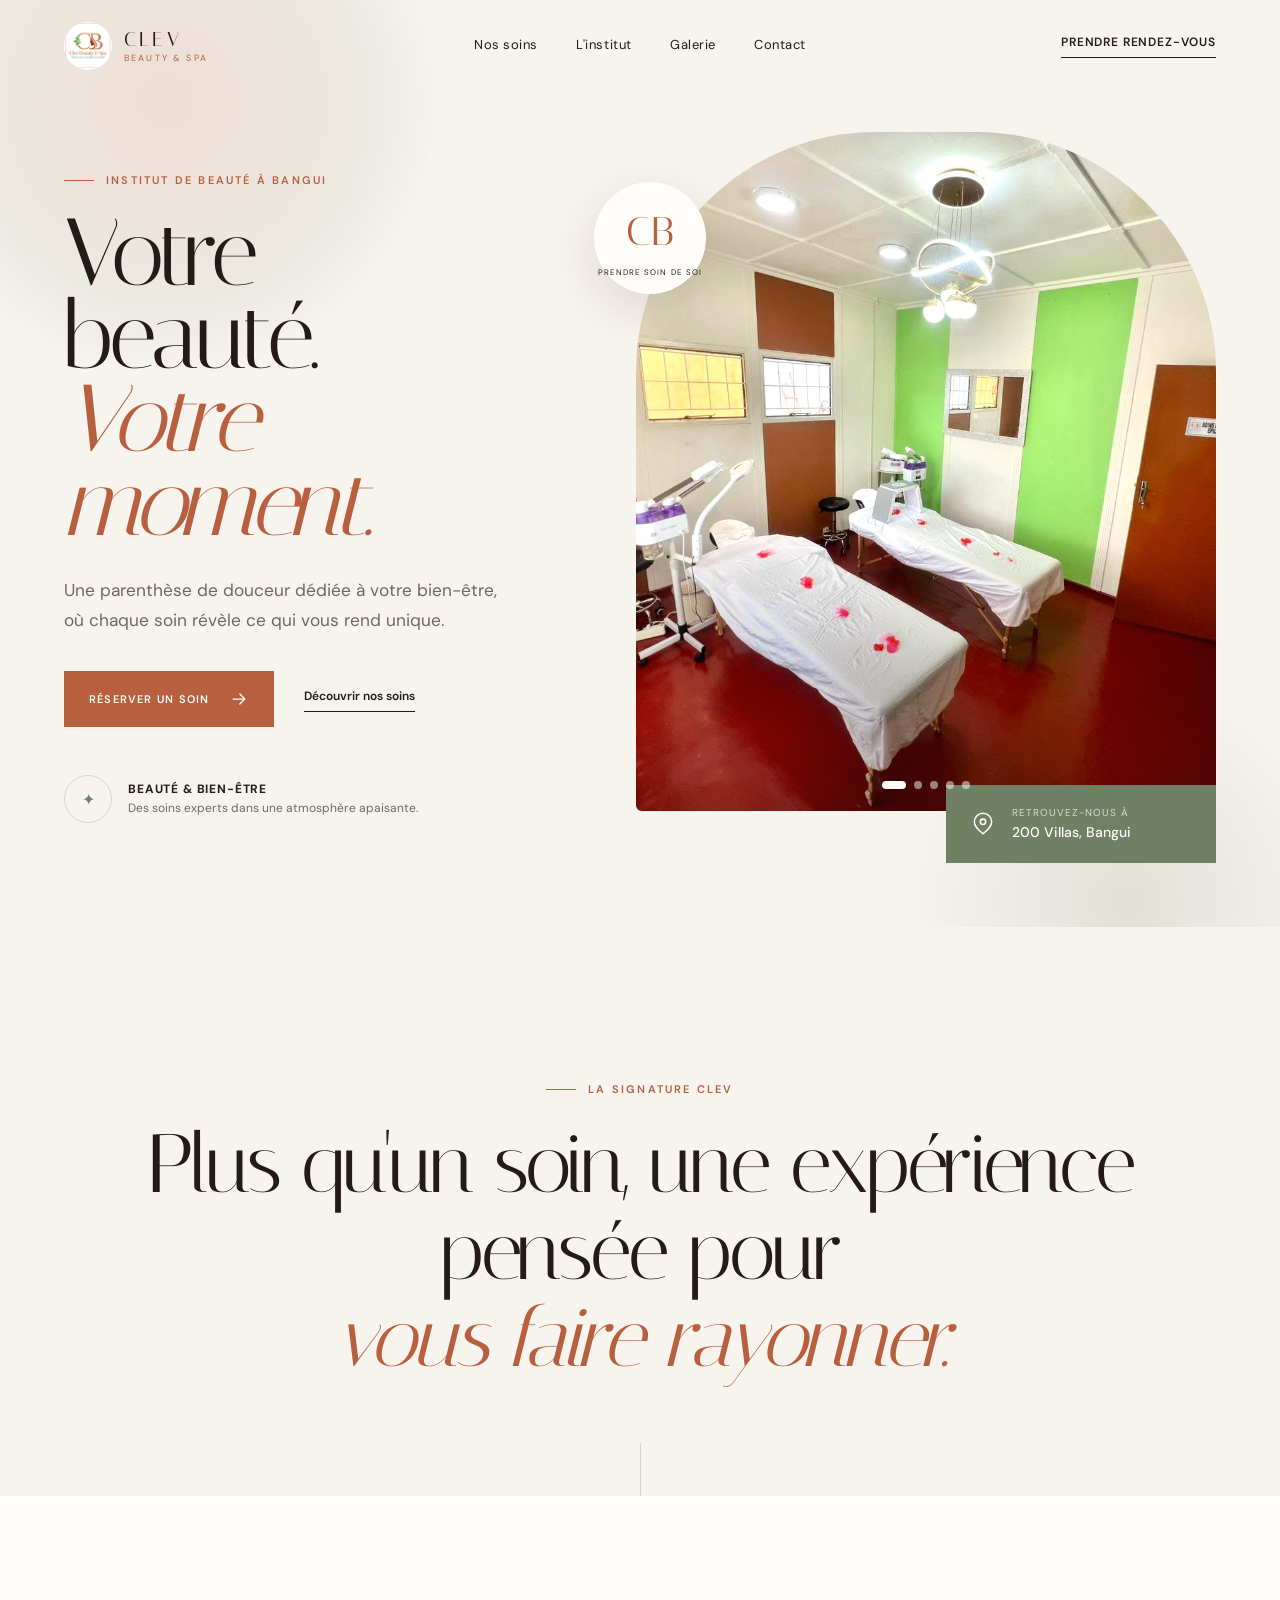
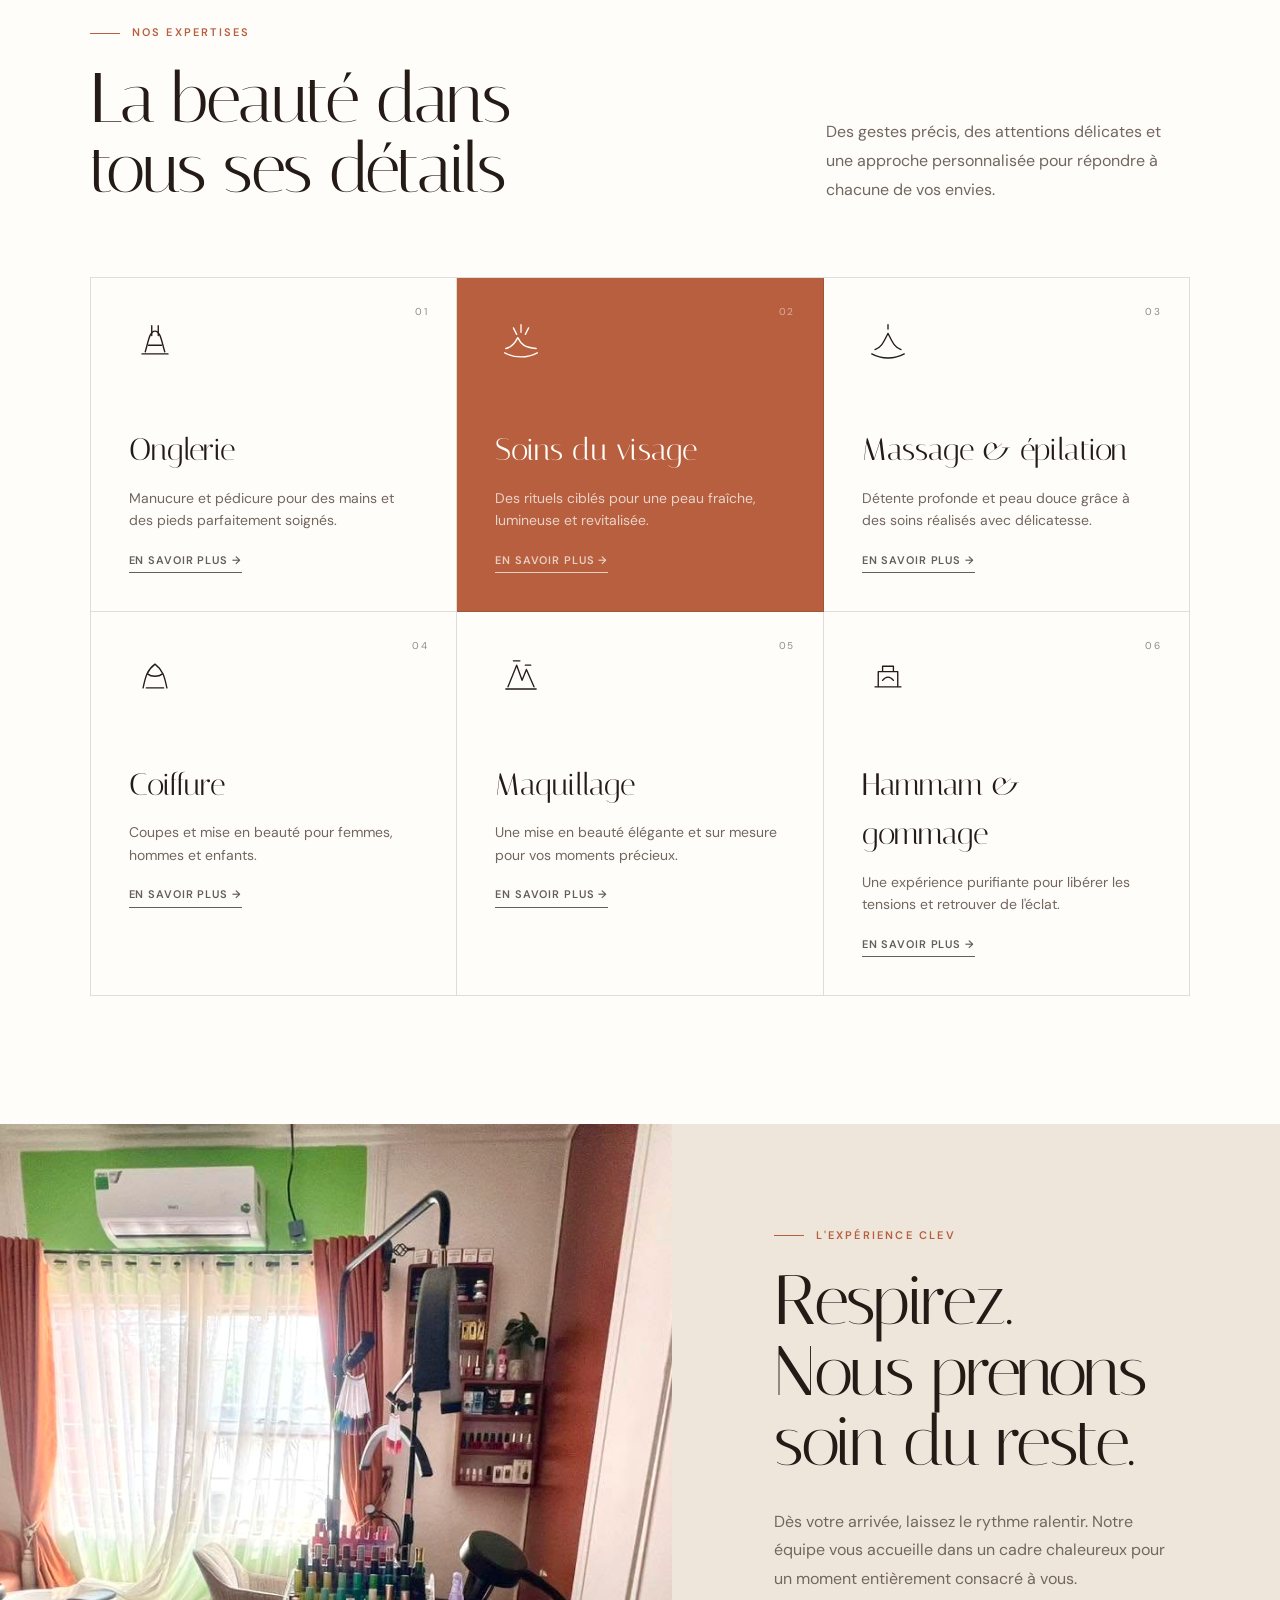
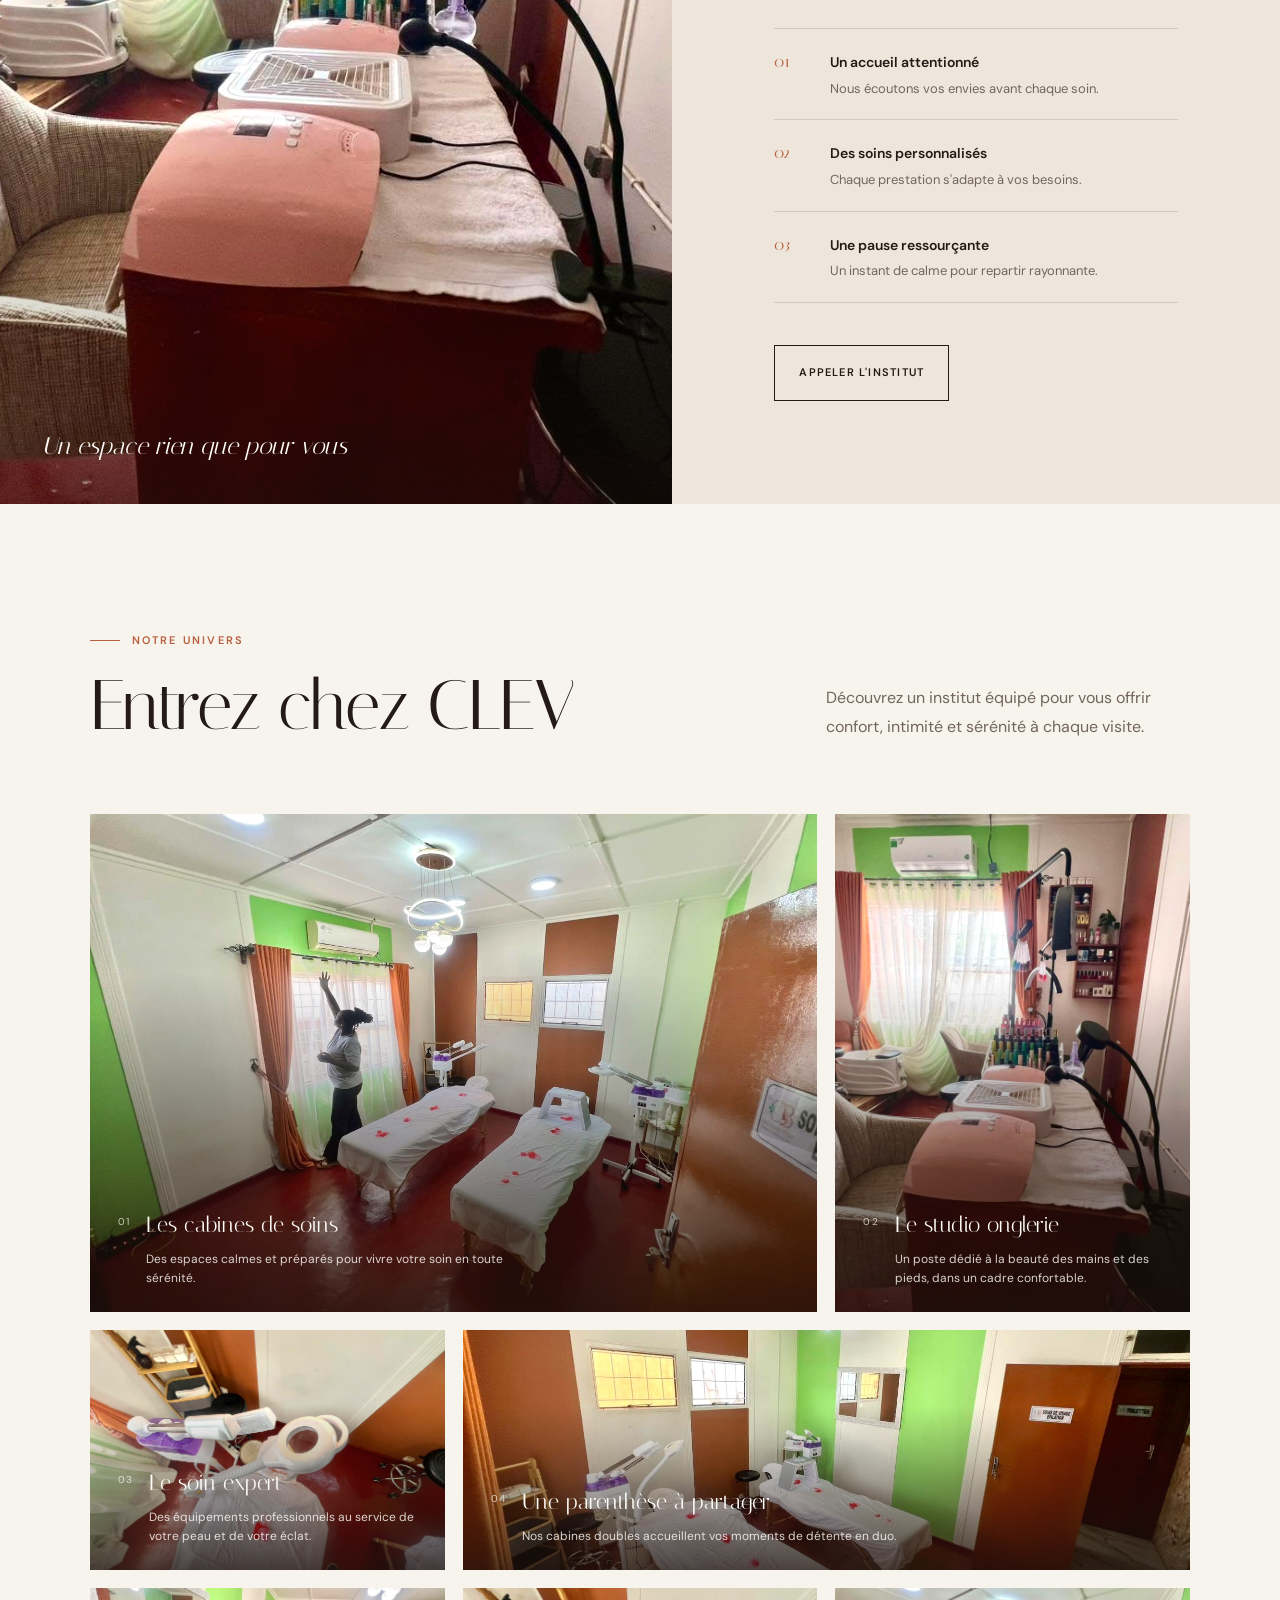
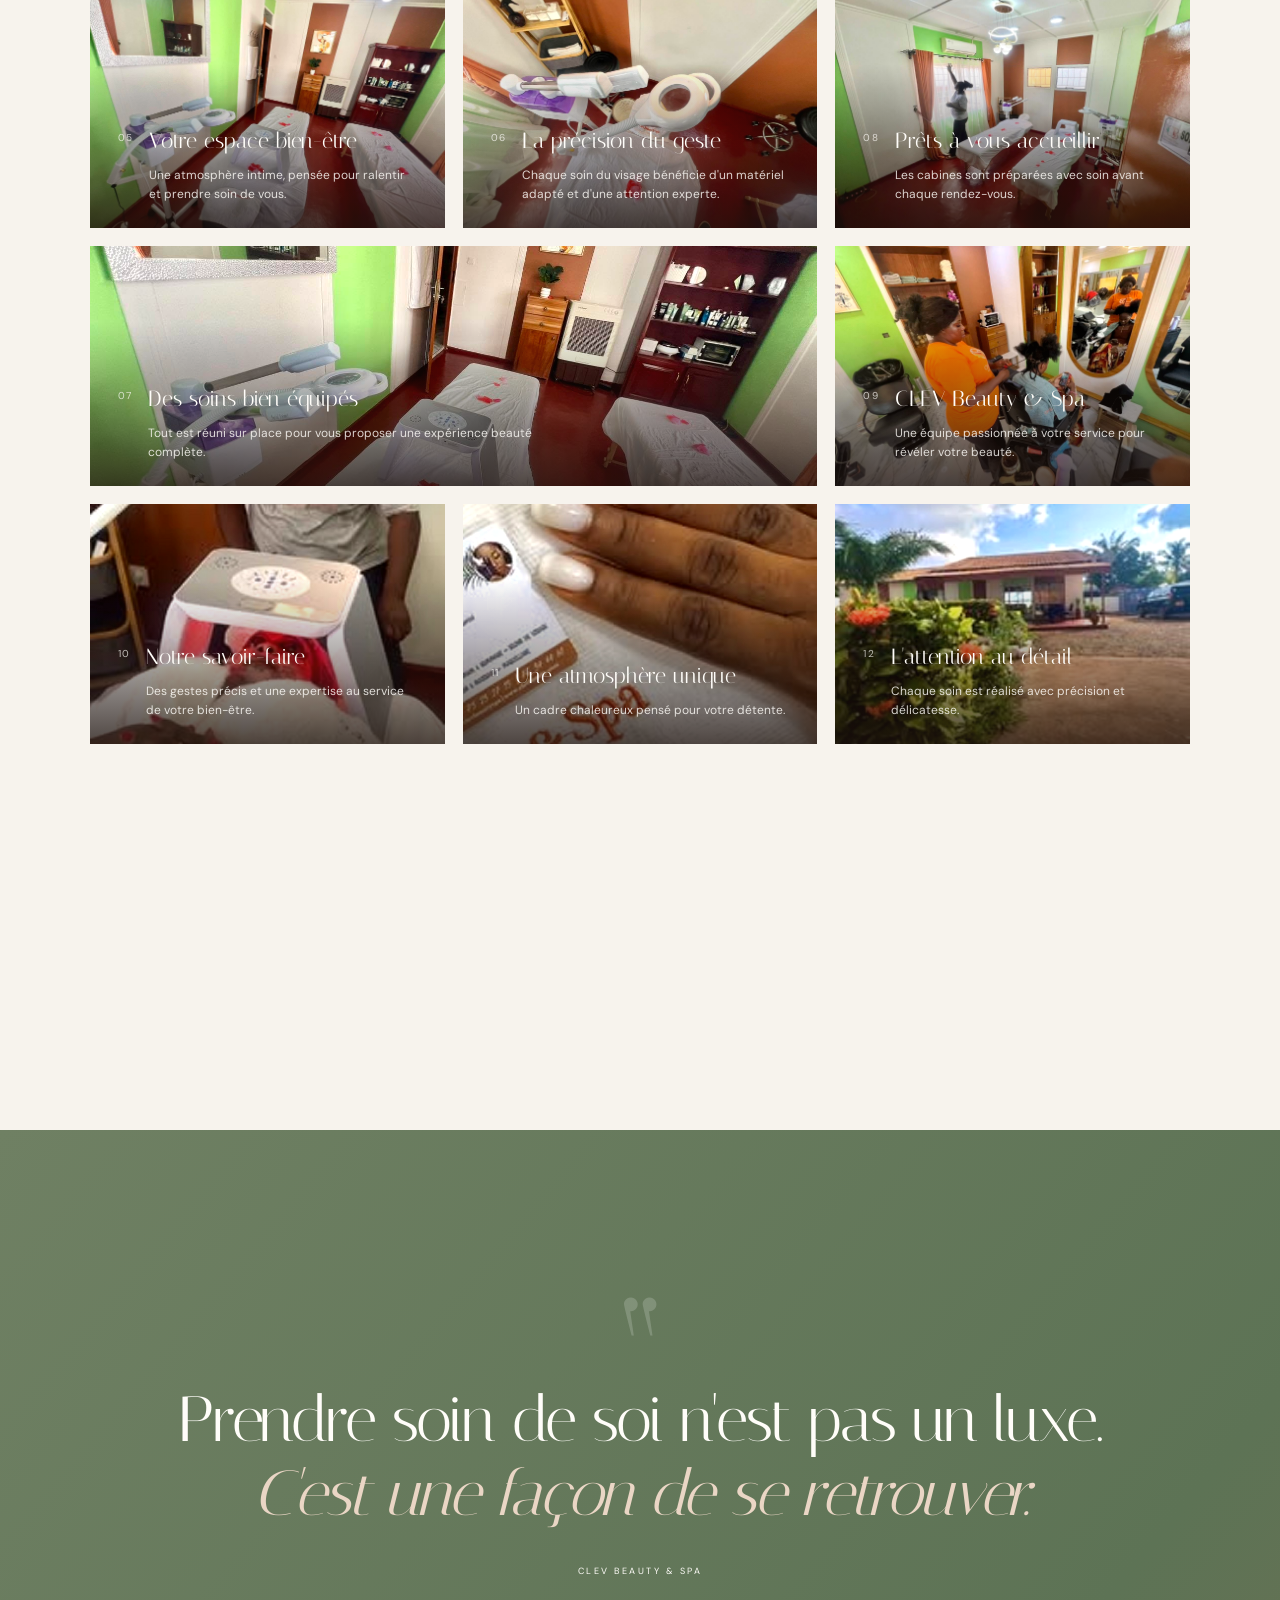
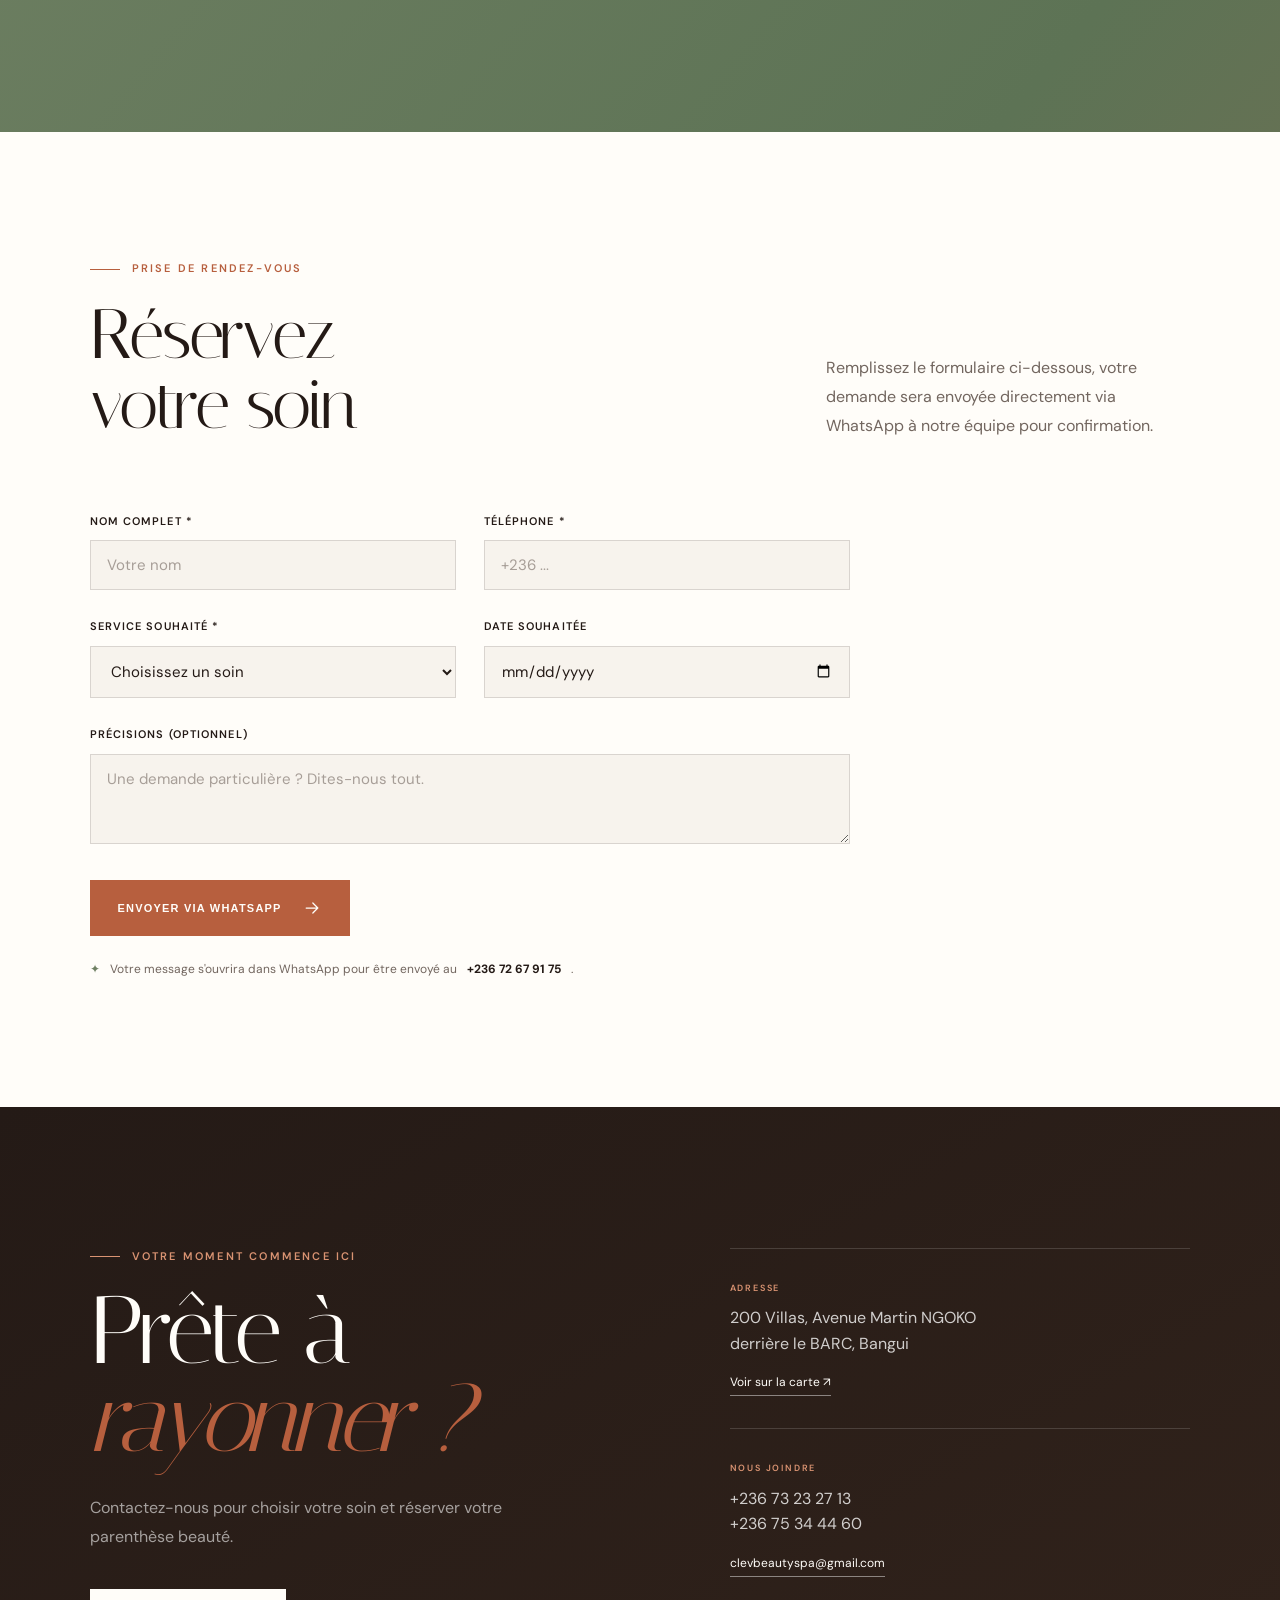
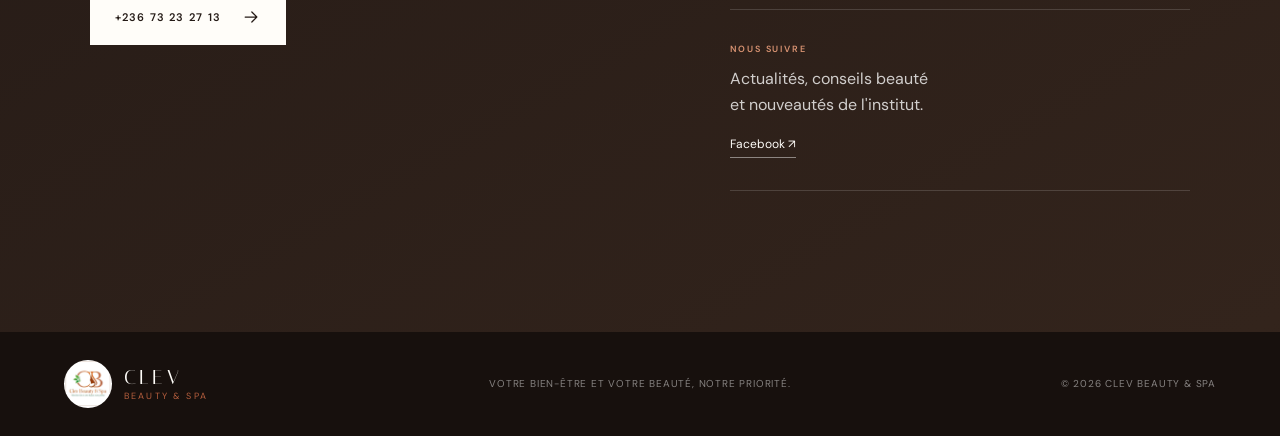
==== commit 85d6135c: "init: CLEV-Beauty-Demo site with Docker + Traefik" ====
--- a/index.html
+++ b/index.html
@@ -44,14 +44,16 @@
         <a href="#contact">Contact</a>
       </nav>
 
-      <a class="header-cta" href="tel:+23673232713">Prendre rendez-vous</a>
+      <a class="header-cta" href="#reservation">Prendre rendez-vous</a>
     </header>
 
     <main id="main">
       <section id="accueil" class="hero">
         <div class="hero-copy reveal">
           <p class="eyebrow">Institut de beauté à Bangui</p>
-          <h1>Votre beauté.<br /><em>Votre moment.</em></h1>
+          <h1 class="hero-rotator" data-rotator>
+            <span class="rotator-primary">Votre beauté.</span><br /><em class="rotator-secondary">Votre moment.</em>
+          </h1>
           <p class="hero-intro">
             Une parenthèse de douceur dédiée à votre bien-être, où chaque soin révèle ce
             qui vous rend unique.
@@ -72,11 +74,40 @@
         </div>
 
         <div class="hero-visual reveal reveal-delay">
-          <div class="hero-image-wrap">
-            <img
-              src="assets/images/spa-room-wide.jpg"
-              alt="Cabine de soins lumineuse de CLEV Beauty & Spa"
-            />
+          <div class="hero-carousel" data-carousel>
+            <div class="hero-carousel-track">
+              <img
+                src="assets/images/spa-room-wide.jpg"
+                alt="Cabine de soins lumineuse de CLEV Beauty & Spa"
+              />
+              <img
+                src="assets/images/double-treatment-room.jpg"
+                alt="Cabine double pour soins du visage"
+                loading="lazy"
+              />
+              <img
+                src="assets/images/nail-studio.jpg"
+                alt="Espace onglerie équipé de CLEV Beauty & Spa"
+                loading="lazy"
+              />
+              <img
+                src="assets/images/facial-station.jpg"
+                alt="Poste de soin du visage professionnel"
+                loading="lazy"
+              />
+              <img
+                src="assets/images/gallery-extra-6.jpg"
+                alt="Notre équipe et notre institut CLEV Beauty & Spa"
+                loading="lazy"
+              />
+            </div>
+            <button class="hero-carousel-prev" type="button" aria-label="Image précédente" data-carousel-prev>
+              <svg aria-hidden="true" viewBox="0 0 24 24"><path d="M15 6l-6 6 6 6" /></svg>
+            </button>
+            <button class="hero-carousel-next" type="button" aria-label="Image suivante" data-carousel-next>
+              <svg aria-hidden="true" viewBox="0 0 24 24"><path d="M9 6l6 6-6 6" /></svg>
+            </button>
+            <div class="hero-carousel-dots" data-carousel-dots aria-hidden="true"></div>
           </div>
           <div class="hero-seal" aria-hidden="true">
             <span>Prendre soin de soi</span>
@@ -96,7 +127,7 @@
         <p class="eyebrow reveal">La signature CLEV</p>
         <h2 class="reveal">
           Plus qu'un soin, une expérience pensée pour
-          <em>vous faire rayonner.</em>
+          <em data-rotator-manifesto>vous faire rayonner.</em>
         </h2>
         <div class="manifesto-line" aria-hidden="true"></div>
       </section>
@@ -114,7 +145,7 @@
         </div>
 
         <div class="service-grid">
-          <article class="service-card reveal">
+          <a class="service-card reveal" href="services/onglerie.html">
             <span class="service-number">01</span>
             <svg class="service-icon" aria-hidden="true" viewBox="0 0 48 48">
               <path d="M15 33c3-10 4-19 9-19s6 9 9 19" />
@@ -122,9 +153,10 @@
             </svg>
             <h3>Onglerie</h3>
             <p>Manucure et pédicure pour des mains et des pieds parfaitement soignés.</p>
-          </article>
-
-          <article class="service-card service-card-featured reveal reveal-delay">
+            <span class="service-link">En savoir plus →</span>
+          </a>
+
+          <a class="service-card service-card-featured reveal reveal-delay" href="services/soins-du-visage.html">
             <span class="service-number">02</span>
             <svg class="service-icon" aria-hidden="true" viewBox="0 0 48 48">
               <path d="M10 30c5-1 8-4 11-10 3 6 6 9 17 10" />
@@ -132,9 +164,10 @@
             </svg>
             <h3>Soins du visage</h3>
             <p>Des rituels ciblés pour une peau fraîche, lumineuse et revitalisée.</p>
-          </article>
-
-          <article class="service-card reveal">
+            <span class="service-link">En savoir plus →</span>
+          </a>
+
+          <a class="service-card reveal" href="services/massage-epilation.html">
             <span class="service-number">03</span>
             <svg class="service-icon" aria-hidden="true" viewBox="0 0 48 48">
               <path d="M12 31c6-2 8-7 12-15 4 8 6 13 12 15" />
@@ -142,9 +175,10 @@
             </svg>
             <h3>Massage & épilation</h3>
             <p>Détente profonde et peau douce grâce à des soins réalisés avec délicatesse.</p>
-          </article>
-
-          <article class="service-card reveal">
+            <span class="service-link">En savoir plus →</span>
+          </a>
+
+          <a class="service-card reveal" href="services/coiffure.html">
             <span class="service-number">04</span>
             <svg class="service-icon" aria-hidden="true" viewBox="0 0 48 48">
               <path d="M13 35c2-9 3-16 11-22 8 6 9 13 11 22" />
@@ -152,9 +186,10 @@
             </svg>
             <h3>Coiffure</h3>
             <p>Coupes et mise en beauté pour femmes, hommes et enfants.</p>
-          </article>
-
-          <article class="service-card reveal reveal-delay">
+            <span class="service-link">En savoir plus →</span>
+          </a>
+
+          <a class="service-card reveal reveal-delay" href="services/maquillage.html">
             <span class="service-number">05</span>
             <svg class="service-icon" aria-hidden="true" viewBox="0 0 48 48">
               <path d="m12 34 8-20 5 14 4-10 7 16" />
@@ -162,9 +197,10 @@
             </svg>
             <h3>Maquillage</h3>
             <p>Une mise en beauté élégante et sur mesure pour vos moments précieux.</p>
-          </article>
-
-          <article class="service-card reveal">
+            <span class="service-link">En savoir plus →</span>
+          </a>
+
+          <a class="service-card reveal" href="services/hammam-gommage.html">
             <span class="service-number">06</span>
             <svg class="service-icon" aria-hidden="true" viewBox="0 0 48 48">
               <path d="M12 34h24M15 34V20h18v14M19 20v-5h10v5" />
@@ -172,7 +208,8 @@
             </svg>
             <h3>Hammam & gommage</h3>
             <p>Une expérience purifiante pour libérer les tensions et retrouver de l'éclat.</p>
-          </article>
+            <span class="service-link">En savoir plus →</span>
+          </a>
         </div>
       </section>
 
@@ -335,22 +372,165 @@
               </div>
             </figcaption>
           </figure>
+          <figure class="gallery-item reveal">
+            <img
+              src="assets/images/gallery-extra-6.jpg"
+              alt="Notre équipe et notre institut CLEV Beauty & Spa"
+              loading="lazy"
+            />
+            <figcaption>
+              <span>09</span>
+              <div>
+                <strong>CLEV Beauty & Spa</strong>
+                <small>Une équipe passionnée à votre service pour révéler votre beauté.</small>
+              </div>
+            </figcaption>
+          </figure>
+          <figure class="gallery-item reveal reveal-delay">
+            <img
+              src="assets/images/gallery-extra-1.jpg"
+              alt="Soins et prestations CLEV Beauty & Spa"
+              loading="lazy"
+            />
+            <figcaption>
+              <span>10</span>
+              <div>
+                <strong>Notre savoir-faire</strong>
+                <small>Des gestes précis et une expertise au service de votre bien-être.</small>
+              </div>
+            </figcaption>
+          </figure>
+          <figure class="gallery-item reveal">
+            <img
+              src="assets/images/gallery-extra-2.jpg"
+              alt="Ambiance et décor de l'institut CLEV Beauty & Spa"
+              loading="lazy"
+            />
+            <figcaption>
+              <span>11</span>
+              <div>
+                <strong>Une atmosphère unique</strong>
+                <small>Un cadre chaleureux pensé pour votre détente.</small>
+              </div>
+            </figcaption>
+          </figure>
+          <figure class="gallery-item reveal reveal-delay">
+            <img
+              src="assets/images/gallery-extra-3.jpg"
+              alt="Détails de soins chez CLEV Beauty & Spa"
+              loading="lazy"
+            />
+            <figcaption>
+              <span>12</span>
+              <div>
+                <strong>L'attention au détail</strong>
+                <small>Chaque soin est réalisé avec précision et délicatesse.</small>
+              </div>
+            </figcaption>
+          </figure>
+          <figure class="gallery-item reveal">
+            <img
+              src="assets/images/gallery-extra-4.jpg"
+              alt="Espace bien-être CLEV Beauty & Spa"
+              loading="lazy"
+            />
+            <figcaption>
+              <span>13</span>
+              <div>
+                <strong>Votre moment de détente</strong>
+                <small>Laissez-vous porter par une expérience ressourçante.</small>
+              </div>
+            </figcaption>
+          </figure>
+          <figure class="gallery-item reveal reveal-delay">
+            <img
+              src="assets/images/gallery-extra-5.jpg"
+              alt="Prestations beauté CLEV Beauty & Spa"
+              loading="lazy"
+            />
+            <figcaption>
+              <span>14</span>
+              <div>
+                <strong>La beauté sur mesure</strong>
+                <small>Des prestations personnalisées selon vos envies.</small>
+              </div>
+            </figcaption>
+          </figure>
         </div>
       </section>
 
       <section class="quote-section">
         <div class="quote-mark" aria-hidden="true">“</div>
-        <blockquote class="reveal">
-          Prendre soin de soi n'est pas un luxe.<br />
-          <em>C'est une façon de se retrouver.</em>
+        <blockquote class="reveal quote-rotator">
+          <span class="quote-primary" data-quote-primary>Prendre soin de soi n'est pas un luxe.</span><br />
+          <em class="quote-secondary" data-quote-secondary>C'est une façon de se retrouver.</em>
         </blockquote>
         <p class="reveal">CLEV BEAUTY & SPA</p>
+      </section>
+
+      <section id="reservation" class="booking section">
+        <div class="section-heading reveal">
+          <div>
+            <p class="eyebrow">Prise de rendez-vous</p>
+            <h2>Réservez<br />votre soin</h2>
+          </div>
+          <p>
+            Remplissez le formulaire ci-dessous, votre demande sera envoyée
+            directement via WhatsApp à notre équipe pour confirmation.
+          </p>
+        </div>
+
+        <form class="booking-form reveal reveal-delay" id="booking-form" novalidate>
+          <div class="form-row">
+            <div class="form-field">
+              <label for="booking-name">Nom complet *</label>
+              <input type="text" id="booking-name" name="name" placeholder="Votre nom" required />
+            </div>
+            <div class="form-field">
+              <label for="booking-phone">Téléphone *</label>
+              <input type="tel" id="booking-phone" name="phone" placeholder="+236 ..." required />
+            </div>
+          </div>
+          <div class="form-row">
+            <div class="form-field">
+              <label for="booking-service">Service souhaité *</label>
+              <select id="booking-service" name="service" required>
+                <option value="" disabled selected>Choisissez un soin</option>
+                <option value="Onglerie">Onglerie</option>
+                <option value="Soins du visage">Soins du visage</option>
+                <option value="Massage & épilation">Massage & épilation</option>
+                <option value="Coiffure">Coiffure</option>
+                <option value="Maquillage">Maquillage</option>
+                <option value="Hammam & gommage">Hammam & gommage</option>
+              </select>
+            </div>
+            <div class="form-field">
+              <label for="booking-date">Date souhaitée</label>
+              <input type="date" id="booking-date" name="date" />
+            </div>
+          </div>
+          <div class="form-field">
+            <label for="booking-message">Précisions (optionnel)</label>
+            <textarea id="booking-message" name="message" rows="3" placeholder="Une demande particulière ? Dites-nous tout."></textarea>
+          </div>
+          <button type="submit" class="button button-primary booking-submit">
+            Envoyer via WhatsApp
+            <svg aria-hidden="true" viewBox="0 0 24 24">
+              <path d="M5 12h14M13 6l6 6-6 6" />
+            </svg>
+          </button>
+          <p class="booking-note">
+            <span aria-hidden="true">✦</span>
+            Votre message s'ouvrira dans WhatsApp pour être envoyé au
+            <strong>+236 72 67 91 75</strong>.
+          </p>
+        </form>
       </section>
 
       <section id="contact" class="contact">
         <div class="contact-intro reveal">
           <p class="eyebrow">Votre moment commence ici</p>
-          <h2>Prête à<br /><em>rayonner ?</em></h2>
+          <h2>Prête à<br /><em data-rotator-contact>rayonner ?</em></h2>
           <p>Contactez-nous pour choisir votre soin et réserver votre parenthèse beauté.</p>
           <a class="button button-light" href="tel:+23673232713">
             +236 73 23 27 13
@@ -399,5 +579,22 @@
       <p>Votre bien-être et votre beauté, notre priorité.</p>
       <p>© <span data-year></span> CLEV Beauty & Spa</p>
     </footer>
+
+    <div class="lightbox" role="dialog" aria-modal="true" aria-label="Galerie en plein écran" data-lightbox>
+      <button class="lightbox-close" type="button" aria-label="Fermer la galerie" data-lightbox-close>
+        <svg aria-hidden="true" viewBox="0 0 24 24"><path d="M6 6l12 12M18 6L6 18" /></svg>
+      </button>
+      <button class="lightbox-prev" type="button" aria-label="Image précédente" data-lightbox-prev>
+        <svg aria-hidden="true" viewBox="0 0 24 24"><path d="M15 6l-6 6 6 6" /></svg>
+      </button>
+      <figure class="lightbox-figure">
+        <img src="" alt="" data-lightbox-img />
+        <figcaption class="lightbox-caption" data-lightbox-caption></figcaption>
+      </figure>
+      <button class="lightbox-next" type="button" aria-label="Image suivante" data-lightbox-next>
+        <svg aria-hidden="true" viewBox="0 0 24 24"><path d="M9 6l6 6-6 6" /></svg>
+      </button>
+      <p class="lightbox-counter" data-lightbox-counter></p>
+    </div>
   </body>
 </html>
--- a/styles.css
+++ b/styles.css
@@ -33,6 +33,10 @@
   overflow: hidden;
 }
 
+body.menu-open .site-header {
+  backdrop-filter: none;
+}
+
 img {
   display: block;
   max-width: 100%;
@@ -141,6 +145,12 @@
   position: relative;
   font-size: 13px;
   letter-spacing: 0.04em;
+  transition: color 0.25s ease;
+}
+
+.main-nav a:hover,
+.main-nav a:focus-visible {
+  color: var(--terracotta);
 }
 
 .main-nav a::after {
@@ -170,6 +180,13 @@
   font-weight: 600;
   letter-spacing: 0.07em;
   text-transform: uppercase;
+  transition: color 0.25s ease, border-color 0.25s ease;
+}
+
+.header-cta:hover,
+.header-cta:focus-visible {
+  color: var(--terracotta);
+  border-color: var(--terracotta);
 }
 
 .menu-toggle {
@@ -177,11 +194,56 @@
 }
 
 .hero {
+  position: relative;
   display: grid;
   grid-template-columns: minmax(0, 0.92fr) minmax(440px, 1.08fr);
   min-height: 100svh;
   padding: 132px clamp(24px, 5vw, 80px) 64px;
   overflow: hidden;
+}
+
+.hero::before {
+  position: absolute;
+  top: -18%;
+  left: -8%;
+  z-index: 0;
+  width: clamp(340px, 42vw, 620px);
+  height: clamp(340px, 42vw, 620px);
+  border-radius: 50%;
+  background: radial-gradient(circle, rgba(183, 95, 62, 0.14), rgba(111, 128, 99, 0.08) 55%, transparent 72%);
+  content: "";
+  pointer-events: none;
+  animation: heroGlow 12s ease-in-out infinite;
+}
+
+.hero::after {
+  position: absolute;
+  right: -6%;
+  bottom: -22%;
+  z-index: 0;
+  width: clamp(300px, 36vw, 540px);
+  height: clamp(300px, 36vw, 540px);
+  border-radius: 50%;
+  background: radial-gradient(circle, rgba(111, 128, 99, 0.16), transparent 68%);
+  content: "";
+  pointer-events: none;
+  animation: heroGlow 14s ease-in-out infinite reverse;
+}
+
+@keyframes heroGlow {
+  0%,
+  100% {
+    transform: translate(0, 0) scale(1);
+  }
+  50% {
+    transform: translate(24px, 18px) scale(1.08);
+  }
+}
+
+.hero-copy,
+.hero-visual {
+  position: relative;
+  z-index: 1;
 }
 
 .hero-copy {
@@ -208,6 +270,19 @@
   height: 1px;
   background: currentColor;
   content: "";
+  animation: eyebrowPulse 3.2s ease-in-out infinite;
+}
+
+@keyframes eyebrowPulse {
+  0%,
+  100% {
+    width: 30px;
+    opacity: 1;
+  }
+  50% {
+    width: 48px;
+    opacity: 0.55;
+  }
 }
 
 h1,
@@ -235,6 +310,52 @@
   font-weight: 400;
 }
 
+.hero-rotator .rotator-primary,
+.hero-rotator .rotator-secondary {
+  display: inline-block;
+  transition: opacity 0.5s ease, transform 0.5s ease;
+}
+
+.hero-rotator .rotator-secondary {
+  transition-delay: 0.08s;
+}
+
+.hero-rotator.is-fading .rotator-primary,
+.hero-rotator.is-fading .rotator-secondary {
+  opacity: 0;
+  transform: translateY(16px);
+}
+
+/* Single-word rotators (manifesto, contact) */
+[data-rotator-manifesto],
+[data-rotator-contact] {
+  display: inline-block;
+  transition: opacity 0.55s ease, transform 0.55s ease;
+}
+
+[data-rotator-manifesto].is-fading,
+[data-rotator-contact].is-fading {
+  opacity: 0;
+  transform: translateY(14px);
+}
+
+/* Quote rotator */
+.quote-rotator .quote-primary,
+.quote-rotator .quote-secondary {
+  display: inline-block;
+  transition: opacity 0.55s ease, transform 0.55s ease;
+}
+
+.quote-rotator .quote-secondary {
+  transition-delay: 0.1s;
+}
+
+.quote-rotator.is-fading .quote-primary,
+.quote-rotator.is-fading .quote-secondary {
+  opacity: 0;
+  transform: translateY(14px);
+}
+
 .hero-intro {
   max-width: 520px;
   margin-bottom: 36px;
@@ -250,6 +371,7 @@
 }
 
 .button {
+  position: relative;
   display: inline-flex;
   align-items: center;
   justify-content: center;
@@ -261,7 +383,26 @@
   font-weight: 600;
   letter-spacing: 0.11em;
   text-transform: uppercase;
-  transition: background 0.25s ease, color 0.25s ease, transform 0.25s ease;
+  overflow: hidden;
+  transition: background 0.25s ease, color 0.25s ease, transform 0.25s ease, box-shadow 0.25s ease;
+}
+
+.button::after {
+  position: absolute;
+  top: 0;
+  left: -80%;
+  width: 45%;
+  height: 100%;
+  background: linear-gradient(105deg, transparent, rgba(255, 255, 255, 0.35), transparent);
+  content: "";
+  transform: skewX(-20deg);
+  transition: left 0.65s ease;
+  pointer-events: none;
+}
+
+.button:hover::after,
+.button:focus-visible::after {
+  left: 135%;
 }
 
 .button:hover,
@@ -286,6 +427,7 @@
 .button-primary:hover,
 .button-primary:focus-visible {
   background: var(--terracotta-dark);
+  box-shadow: 0 14px 34px rgba(183, 95, 62, 0.35);
 }
 
 .text-link {
@@ -312,6 +454,19 @@
   border: 1px solid var(--line);
   border-radius: 50%;
   color: var(--sage);
+  animation: sparkleSpin 6s ease-in-out infinite;
+}
+
+@keyframes sparkleSpin {
+  0%,
+  100% {
+    transform: rotate(0deg) scale(1);
+    color: var(--sage);
+  }
+  50% {
+    transform: rotate(180deg) scale(1.12);
+    color: var(--terracotta);
+  }
 }
 
 .hero-note p {
@@ -335,30 +490,114 @@
   min-height: 640px;
 }
 
-.hero-image-wrap {
+.hero-carousel {
   position: absolute;
   inset: 0 0 52px 42px;
   overflow: hidden;
   border-radius: 240px 240px 6px 6px;
 }
 
-.hero-image-wrap::after {
-  position: absolute;
-  inset: 0;
-  background: linear-gradient(180deg, transparent 60%, rgba(29, 17, 12, 0.34));
-  content: "";
-}
-
-.hero-image-wrap img {
+.hero-carousel-track {
+  display: flex;
+  height: 100%;
+  transition: transform 0.7s cubic-bezier(0.45, 0, 0.15, 1);
+  will-change: transform;
+}
+
+.hero-carousel-track img {
+  flex: 0 0 100%;
   width: 100%;
   height: 100%;
   object-fit: cover;
   object-position: 48% center;
-  transition: transform 0.8s ease;
-}
-
-.hero-image-wrap:hover img {
-  transform: scale(1.02);
+  filter: saturate(1.08) contrast(1.03) brightness(1.01);
+}
+
+.hero-carousel::after {
+  position: absolute;
+  inset: 0;
+  background: linear-gradient(180deg, transparent 60%, rgba(29, 17, 12, 0.34));
+  content: "";
+  pointer-events: none;
+}
+
+.hero-carousel-prev,
+.hero-carousel-next {
+  position: absolute;
+  top: 50%;
+  z-index: 2;
+  display: grid;
+  width: 44px;
+  height: 44px;
+  padding: 0;
+  border: 0;
+  border-radius: 50%;
+  background: rgba(255, 253, 249, 0.85);
+  color: var(--ink);
+  cursor: pointer;
+  opacity: 0;
+  transform: translateY(-50%) scale(0.9);
+  transition: opacity 0.3s ease, transform 0.3s ease, background 0.25s ease;
+  backdrop-filter: blur(6px);
+}
+
+.hero-carousel:hover .hero-carousel-prev,
+.hero-carousel:hover .hero-carousel-next,
+.hero-carousel-prev:focus-visible,
+.hero-carousel-next:focus-visible {
+  opacity: 1;
+  transform: translateY(-50%) scale(1);
+}
+
+.hero-carousel-prev:hover,
+.hero-carousel-next:hover {
+  background: var(--white);
+}
+
+.hero-carousel-prev {
+  left: 18px;
+}
+
+.hero-carousel-next {
+  right: 18px;
+}
+
+.hero-carousel-prev svg,
+.hero-carousel-next svg {
+  width: 22px;
+  margin: 0 auto;
+  fill: none;
+  stroke: currentColor;
+  stroke-linecap: round;
+  stroke-linejoin: round;
+  stroke-width: 1.5;
+}
+
+.hero-carousel-dots {
+  position: absolute;
+  bottom: 22px;
+  left: 50%;
+  z-index: 2;
+  display: flex;
+  gap: 8px;
+  transform: translateX(-50%);
+}
+
+.hero-carousel-dots button {
+  width: 8px;
+  height: 8px;
+  padding: 0;
+  border: 0;
+  border-radius: 50%;
+  background: rgba(255, 253, 249, 0.5);
+  cursor: pointer;
+  transition: background 0.25s ease, width 0.25s ease;
+}
+
+.hero-carousel-dots button.is-active {
+  width: 24px;
+  border-radius: 4px;
+  background: var(--white);
 }
 
 .hero-seal {
@@ -372,6 +611,17 @@
   border-radius: 50%;
   background: var(--white);
   box-shadow: 0 16px 50px rgba(53, 33, 24, 0.12);
+  animation: sealFloat 5s ease-in-out infinite;
+}
+
+@keyframes sealFloat {
+  0%,
+  100% {
+    transform: translateY(0) rotate(-3deg);
+  }
+  50% {
+    transform: translateY(-12px) rotate(3deg);
+  }
 }
 
 .hero-seal span {
@@ -504,7 +754,25 @@
   padding: 38px;
   border-right: 1px solid var(--line);
   border-bottom: 1px solid var(--line);
+  overflow: hidden;
   transition: background 0.3s ease, color 0.3s ease;
+}
+
+.service-card::before {
+  position: absolute;
+  top: 0;
+  left: 0;
+  right: 0;
+  height: 3px;
+  background: linear-gradient(90deg, var(--terracotta), #d99372, var(--sage));
+  content: "";
+  transform: scaleX(0);
+  transform-origin: left;
+  transition: transform 0.4s ease;
+}
+
+.service-card:hover::before {
+  transform: scaleX(1);
 }
 
 .service-card:hover {
@@ -538,6 +806,16 @@
   stroke-linecap: round;
   stroke-linejoin: round;
   stroke-width: 1.25;
+  transition: transform 0.4s ease, color 0.4s ease;
+}
+
+.service-card:hover .service-icon {
+  color: var(--terracotta);
+  transform: translateY(-8px) scale(1.08);
+}
+
+.service-card-featured:hover .service-icon {
+  color: var(--white);
 }
 
 .service-card h3 {
@@ -574,6 +852,7 @@
   width: 100%;
   height: 100%;
   object-fit: cover;
+  filter: saturate(1.08) contrast(1.03);
 }
 
 .experience-image::after {
@@ -695,6 +974,7 @@
   width: 100%;
   height: 100%;
   object-fit: cover;
+  filter: saturate(1.08) contrast(1.03);
   transition: transform 0.6s ease;
 }
 
@@ -731,6 +1011,11 @@
   font-family: var(--serif);
   font-size: 22px;
   font-weight: 400;
+  transition: color 0.3s ease;
+}
+
+.gallery-item:hover figcaption strong {
+  color: #f0c9a8;
 }
 
 .gallery-item figcaption small {
@@ -746,9 +1031,27 @@
 .quote-section {
   padding: clamp(90px, 12vw, 170px) 24px;
   overflow: hidden;
-  background: var(--sage);
+  background: linear-gradient(
+    130deg,
+    var(--sage),
+    #5d7355 30%,
+    #8a6a4e 65%,
+    var(--terracotta-dark) 100%
+  );
+  background-size: 280% 280%;
   color: var(--white);
   text-align: center;
+  animation: gradientFlow 16s ease-in-out infinite;
+}
+
+@keyframes gradientFlow {
+  0%,
+  100% {
+    background-position: 0% 50%;
+  }
+  50% {
+    background-position: 100% 50%;
+  }
 }
 
 .quote-mark {
@@ -785,8 +1088,20 @@
   grid-template-columns: 1fr 0.9fr;
   gap: clamp(60px, 10vw, 160px);
   padding: clamp(90px, 11vw, 170px) clamp(24px, 7vw, 110px);
-  background: var(--ink);
+  background: linear-gradient(150deg, var(--ink) 0%, #33241c 45%, #241a16 70%, #1c120e 100%);
+  background-size: 220% 220%;
   color: var(--white);
+  animation: contactShade 18s ease-in-out infinite;
+}
+
+@keyframes contactShade {
+  0%,
+  100% {
+    background-position: 0% 40%;
+  }
+  50% {
+    background-position: 100% 60%;
+  }
 }
 
 .contact .eyebrow {
@@ -971,7 +1286,7 @@
     min-height: 760px;
   }
 
-  .hero-image-wrap {
+  .hero-carousel {
     left: 80px;
   }
 
@@ -1037,9 +1352,15 @@
     min-height: 520px;
   }
 
-  .hero-image-wrap {
+  .hero-carousel {
     inset: 0 0 44px 20px;
     border-radius: 160px 160px 4px 4px;
+  }
+
+  .hero-carousel-prev,
+  .hero-carousel-next {
+    width: 38px;
+    height: 38px;
   }
 
   .hero-seal {
@@ -1148,3 +1469,501 @@
     transform: none;
   }
 }
+
+/* === Service card link === */
+.service-card {
+  cursor: pointer;
+}
+
+.service-link {
+  display: inline-block;
+  margin-top: 20px;
+  padding-bottom: 3px;
+  border-bottom: 1px solid currentColor;
+  font-size: 11px;
+  font-weight: 600;
+  letter-spacing: 0.08em;
+  text-transform: uppercase;
+  opacity: 0.7;
+  transition: opacity 0.25s ease;
+}
+
+.service-card:hover .service-link {
+  opacity: 1;
+}
+
+/* === Booking form === */
+.booking {
+  background: var(--white);
+}
+
+.booking-form {
+  max-width: 760px;
+}
+
+.form-row {
+  display: grid;
+  grid-template-columns: 1fr 1fr;
+  gap: 28px;
+  margin-bottom: 28px;
+}
+
+.form-field {
+  display: flex;
+  flex-direction: column;
+  margin-bottom: 28px;
+}
+
+.form-row .form-field {
+  margin-bottom: 0;
+}
+
+.form-field label {
+  margin-bottom: 10px;
+  color: var(--ink);
+  font-size: 11px;
+  font-weight: 600;
+  letter-spacing: 0.1em;
+  text-transform: uppercase;
+}
+
+.form-field input,
+.form-field select,
+.form-field textarea {
+  padding: 14px 16px;
+  border: 1px solid var(--line);
+  background: var(--ivory);
+  color: var(--ink);
+  font-family: var(--sans);
+  font-size: 15px;
+  transition: border-color 0.25s ease, background 0.25s ease;
+}
+
+.form-field input:focus,
+.form-field select:focus,
+.form-field textarea:focus {
+  outline: none;
+  border-color: var(--terracotta);
+  background: var(--white);
+}
+
+.form-field textarea {
+  resize: vertical;
+  min-height: 90px;
+}
+
+.form-field input::placeholder,
+.form-field textarea::placeholder {
+  color: var(--muted);
+  opacity: 0.6;
+}
+
+.booking-submit {
+  margin-top: 8px;
+  min-width: 260px;
+}
+
+.booking-note {
+  display: flex;
+  align-items: center;
+  gap: 10px;
+  margin: 24px 0 0;
+  color: var(--muted);
+  font-size: 12px;
+}
+
+.booking-note span {
+  color: var(--sage);
+}
+
+.booking-note strong {
+  color: var(--ink);
+}
+
+/* === Service detail pages === */
+.service-hero {
+  display: grid;
+  grid-template-columns: 1fr 1fr;
+  gap: 60px;
+  align-items: center;
+  min-height: 100svh;
+  padding: 132px clamp(24px, 5vw, 80px) 64px;
+  overflow: hidden;
+}
+
+.service-back {
+  position: absolute;
+  top: 110px;
+  left: clamp(24px, 5vw, 80px);
+  color: var(--muted);
+  font-size: 12px;
+  font-weight: 600;
+  letter-spacing: 0.04em;
+  transition: color 0.25s ease;
+}
+
+.service-back:hover {
+  color: var(--terracotta);
+}
+
+.service-hero-content {
+  display: flex;
+  flex-direction: column;
+  justify-content: center;
+  padding-right: clamp(20px, 4vw, 60px);
+}
+
+.service-hero h1 {
+  margin: 0 0 28px;
+  font-family: var(--serif);
+  font-size: clamp(56px, 6vw, 96px);
+  font-weight: 400;
+  letter-spacing: -0.04em;
+  line-height: 0.9;
+}
+
+.service-hero-lead {
+  max-width: 480px;
+  margin-bottom: 36px;
+  color: var(--muted);
+  font-size: clamp(16px, 1.3vw, 18px);
+  line-height: 1.75;
+}
+
+.service-hero-image {
+  position: relative;
+  height: 100%;
+  min-height: 520px;
+  overflow: hidden;
+  border-radius: 240px 240px 6px 6px;
+}
+
+.service-hero-image img {
+  width: 100%;
+  height: 100%;
+  object-fit: cover;
+  filter: saturate(1.08) contrast(1.03) brightness(1.01);
+}
+
+.service-hero-image::after {
+  position: absolute;
+  inset: 0;
+  background: linear-gradient(180deg, transparent 60%, rgba(29, 17, 12, 0.3));
+  content: "";
+}
+
+.service-detail {
+  display: grid;
+  grid-template-columns: 1.1fr 0.9fr;
+  gap: 60px;
+  align-items: center;
+  background: var(--cream);
+}
+
+.service-detail-copy h2 {
+  margin: 0 0 28px;
+  font-family: var(--serif);
+  font-size: clamp(40px, 4.5vw, 64px);
+  font-weight: 400;
+  letter-spacing: -0.035em;
+  line-height: 1.05;
+}
+
+.service-detail-copy h2 em {
+  display: block;
+  color: var(--terracotta);
+}
+
+.service-detail-copy > p {
+  max-width: 520px;
+  margin: 0 0 32px;
+  color: var(--muted);
+  line-height: 1.8;
+}
+
+.service-benefits {
+  margin: 0;
+  padding: 0;
+  list-style: none;
+}
+
+.service-benefits li {
+  display: flex;
+  align-items: center;
+  gap: 14px;
+  padding: 12px 0;
+  border-top: 1px solid var(--line);
+  font-size: 14px;
+}
+
+.service-benefits li:last-child {
+  border-bottom: 1px solid var(--line);
+}
+
+.service-benefits span {
+  color: var(--terracotta);
+  font-size: 12px;
+}
+
+.service-detail-image {
+  position: relative;
+  min-height: 480px;
+  overflow: hidden;
+  border-radius: 6px 240px 6px 240px;
+}
+
+.service-detail-image img {
+  width: 100%;
+  height: 100%;
+  object-fit: cover;
+  filter: saturate(1.08) contrast(1.03);
+}
+
+.service-cta {
+  padding: clamp(90px, 12vw, 160px) 24px;
+  background: var(--ink);
+  color: var(--white);
+  text-align: center;
+}
+
+.service-cta-inner {
+  display: flex;
+  flex-direction: column;
+  align-items: center;
+  gap: 32px;
+}
+
+.service-cta h2 {
+  margin: 0;
+  font-family: var(--serif);
+  font-size: clamp(40px, 5vw, 72px);
+  font-weight: 400;
+  letter-spacing: -0.035em;
+  line-height: 1.05;
+}
+
+/* === Responsive: booking + service pages === */
+@media (max-width: 1050px) {
+  .service-hero {
+    grid-template-columns: 1fr;
+    padding-top: 120px;
+    gap: 40px;
+  }
+
+  .service-hero-content {
+    padding-right: 0;
+  }
+
+  .service-hero-image {
+    min-height: 420px;
+  }
+
+  .service-detail {
+    grid-template-columns: 1fr;
+    gap: 40px;
+  }
+
+  .service-detail-image {
+    min-height: 400px;
+  }
+}
+
+@media (max-width: 700px) {
+  .form-row {
+    grid-template-columns: 1fr;
+    gap: 0;
+  }
+
+  .form-row .form-field {
+    margin-bottom: 28px;
+  }
+
+  .form-row .form-field:last-child {
+    margin-bottom: 0;
+  }
+
+  .booking-submit {
+    min-width: 100%;
+  }
+
+  .service-hero {
+    padding: 110px 20px 60px;
+  }
+
+  .service-back {
+    top: 90px;
+    left: 20px;
+  }
+
+  .service-hero-image {
+    min-height: 340px;
+    border-radius: 160px 160px 4px 4px;
+  }
+
+  .service-detail {
+    padding: 80px 20px;
+  }
+
+  .service-detail-image {
+    min-height: 320px;
+    border-radius: 4px 160px 4px 160px;
+  }
+
+  .service-cta {
+    padding: 80px 20px;
+  }
+}
+
+/* === Gallery clickable + lightbox === */
+.gallery-item {
+  cursor: zoom-in;
+}
+
+.lightbox {
+  position: fixed;
+  inset: 0;
+  z-index: 200;
+  display: flex;
+  align-items: center;
+  justify-content: center;
+  background: rgba(23, 16, 13, 0.96);
+  opacity: 0;
+  pointer-events: none;
+  transition: opacity 0.3s ease;
+}
+
+.lightbox.is-open {
+  opacity: 1;
+  pointer-events: auto;
+}
+
+body.lightbox-open {
+  overflow: hidden;
+}
+
+.lightbox-figure {
+  display: flex;
+  flex-direction: column;
+  align-items: center;
+  gap: 18px;
+  max-width: min(88vw, 1200px);
+  max-height: 86vh;
+  margin: 0;
+}
+
+.lightbox-figure img {
+  max-width: 100%;
+  max-height: 76vh;
+  object-fit: contain;
+  border-radius: 4px;
+  transition: opacity 0.25s ease;
+}
+
+.lightbox-caption {
+  max-width: 640px;
+  color: rgba(255, 253, 249, 0.72);
+  font-family: var(--serif);
+  font-size: 18px;
+  font-style: italic;
+  text-align: center;
+}
+
+.lightbox-close,
+.lightbox-prev,
+.lightbox-next {
+  position: absolute;
+  z-index: 2;
+  display: grid;
+  padding: 0;
+  border: 0;
+  border-radius: 50%;
+  background: rgba(255, 253, 249, 0.1);
+  color: var(--white);
+  cursor: pointer;
+  transition: background 0.25s ease, transform 0.25s ease;
+}
+
+.lightbox-close:hover,
+.lightbox-prev:hover,
+.lightbox-next:hover {
+  background: rgba(255, 253, 249, 0.25);
+}
+
+.lightbox-close {
+  top: 24px;
+  right: 24px;
+  width: 46px;
+  height: 46px;
+}
+
+.lightbox-prev,
+.lightbox-next {
+  top: 50%;
+  width: 50px;
+  height: 50px;
+  transform: translateY(-50%);
+}
+
+.lightbox-prev {
+  left: 24px;
+}
+
+.lightbox-next {
+  right: 24px;
+}
+
+.lightbox-close svg,
+.lightbox-prev svg,
+.lightbox-next svg {
+  width: 22px;
+  margin: 0 auto;
+  fill: none;
+  stroke: currentColor;
+  stroke-linecap: round;
+  stroke-linejoin: round;
+  stroke-width: 1.5;
+}
+
+.lightbox-counter {
+  position: absolute;
+  bottom: 24px;
+  left: 50%;
+  margin: 0;
+  color: rgba(255, 253, 249, 0.6);
+  font-size: 11px;
+  letter-spacing: 0.14em;
+  transform: translateX(-50%);
+}
+
+@media (max-width: 700px) {
+  .lightbox-figure {
+    max-width: 94vw;
+    max-height: 80vh;
+  }
+
+  .lightbox-figure img {
+    max-height: 68vh;
+  }
+
+  .lightbox-prev,
+  .lightbox-next {
+    width: 42px;
+    height: 42px;
+    background: rgba(255, 253, 249, 0.2);
+  }
+
+  .lightbox-prev {
+    left: 12px;
+  }
+
+  .lightbox-next {
+    right: 12px;
+  }
+
+  .lightbox-close {
+    top: 16px;
+    right: 16px;
+    width: 40px;
+    height: 40px;
+  }
+}
